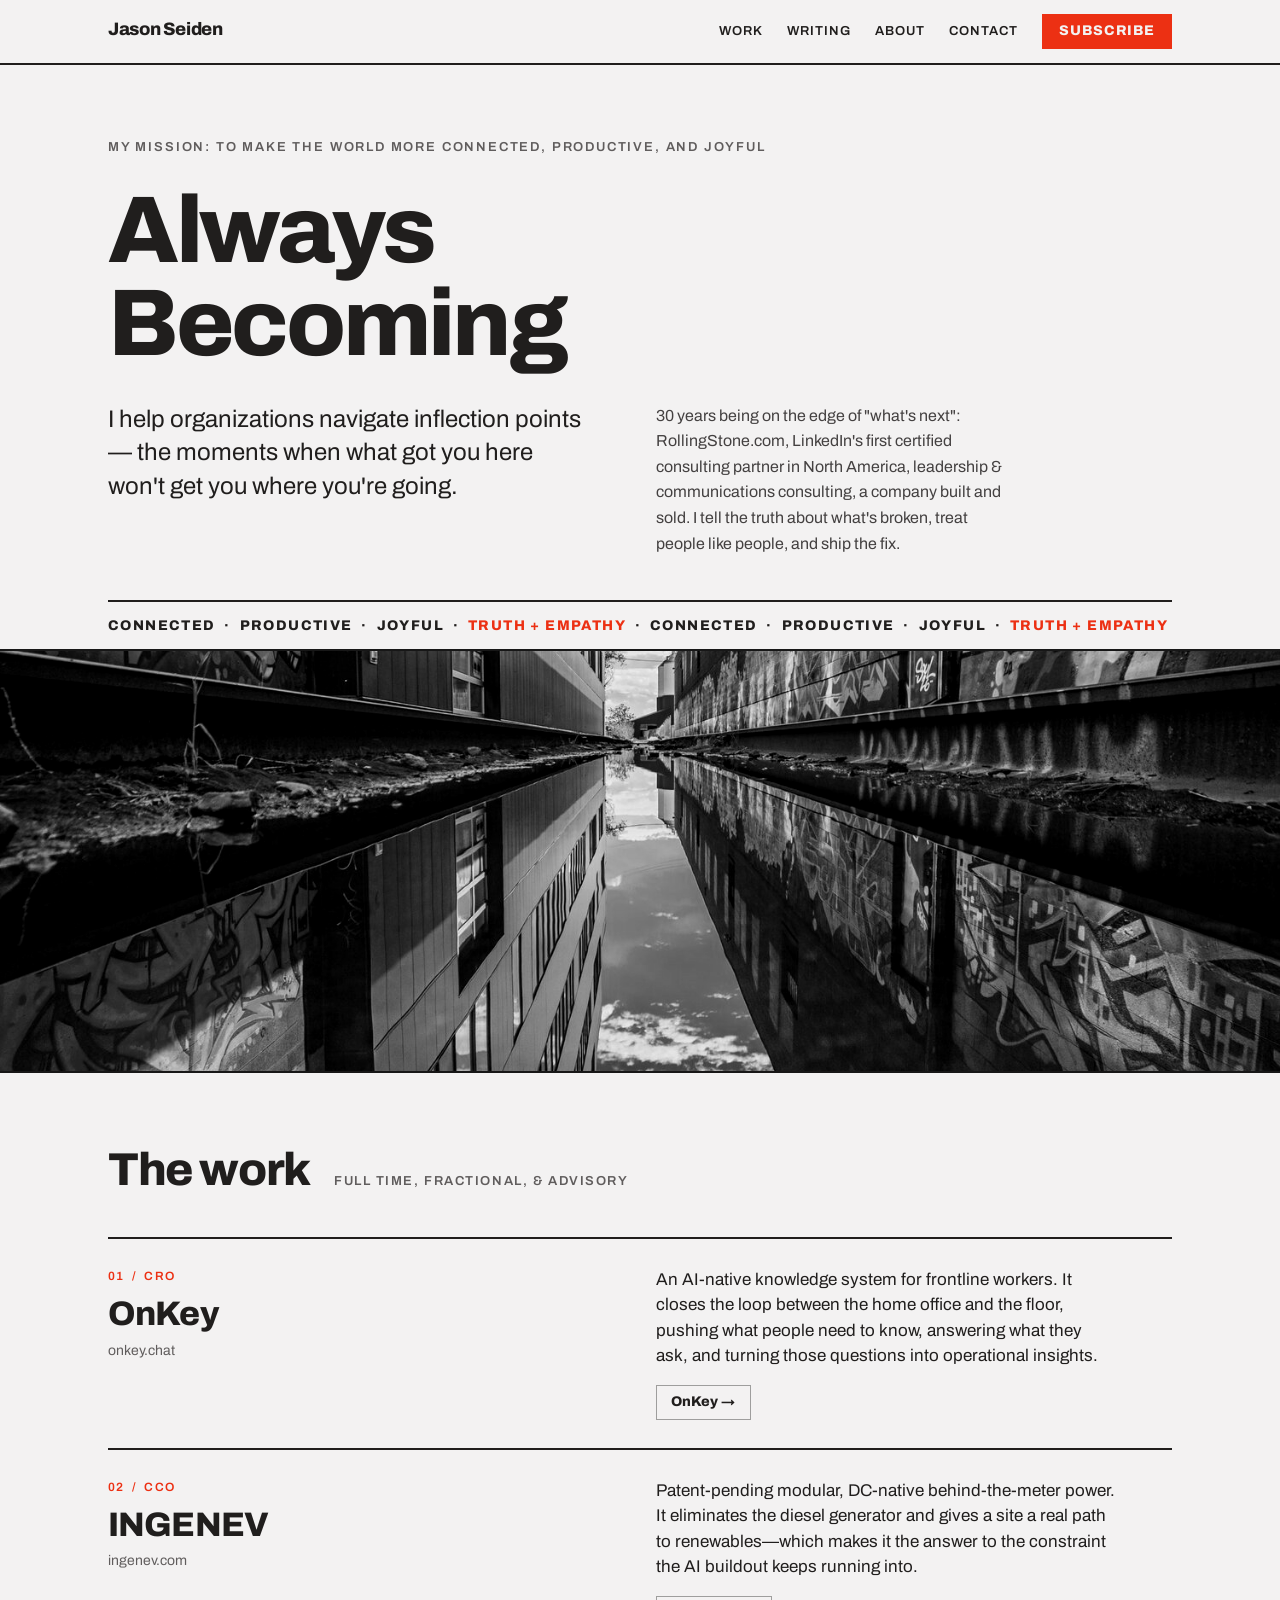
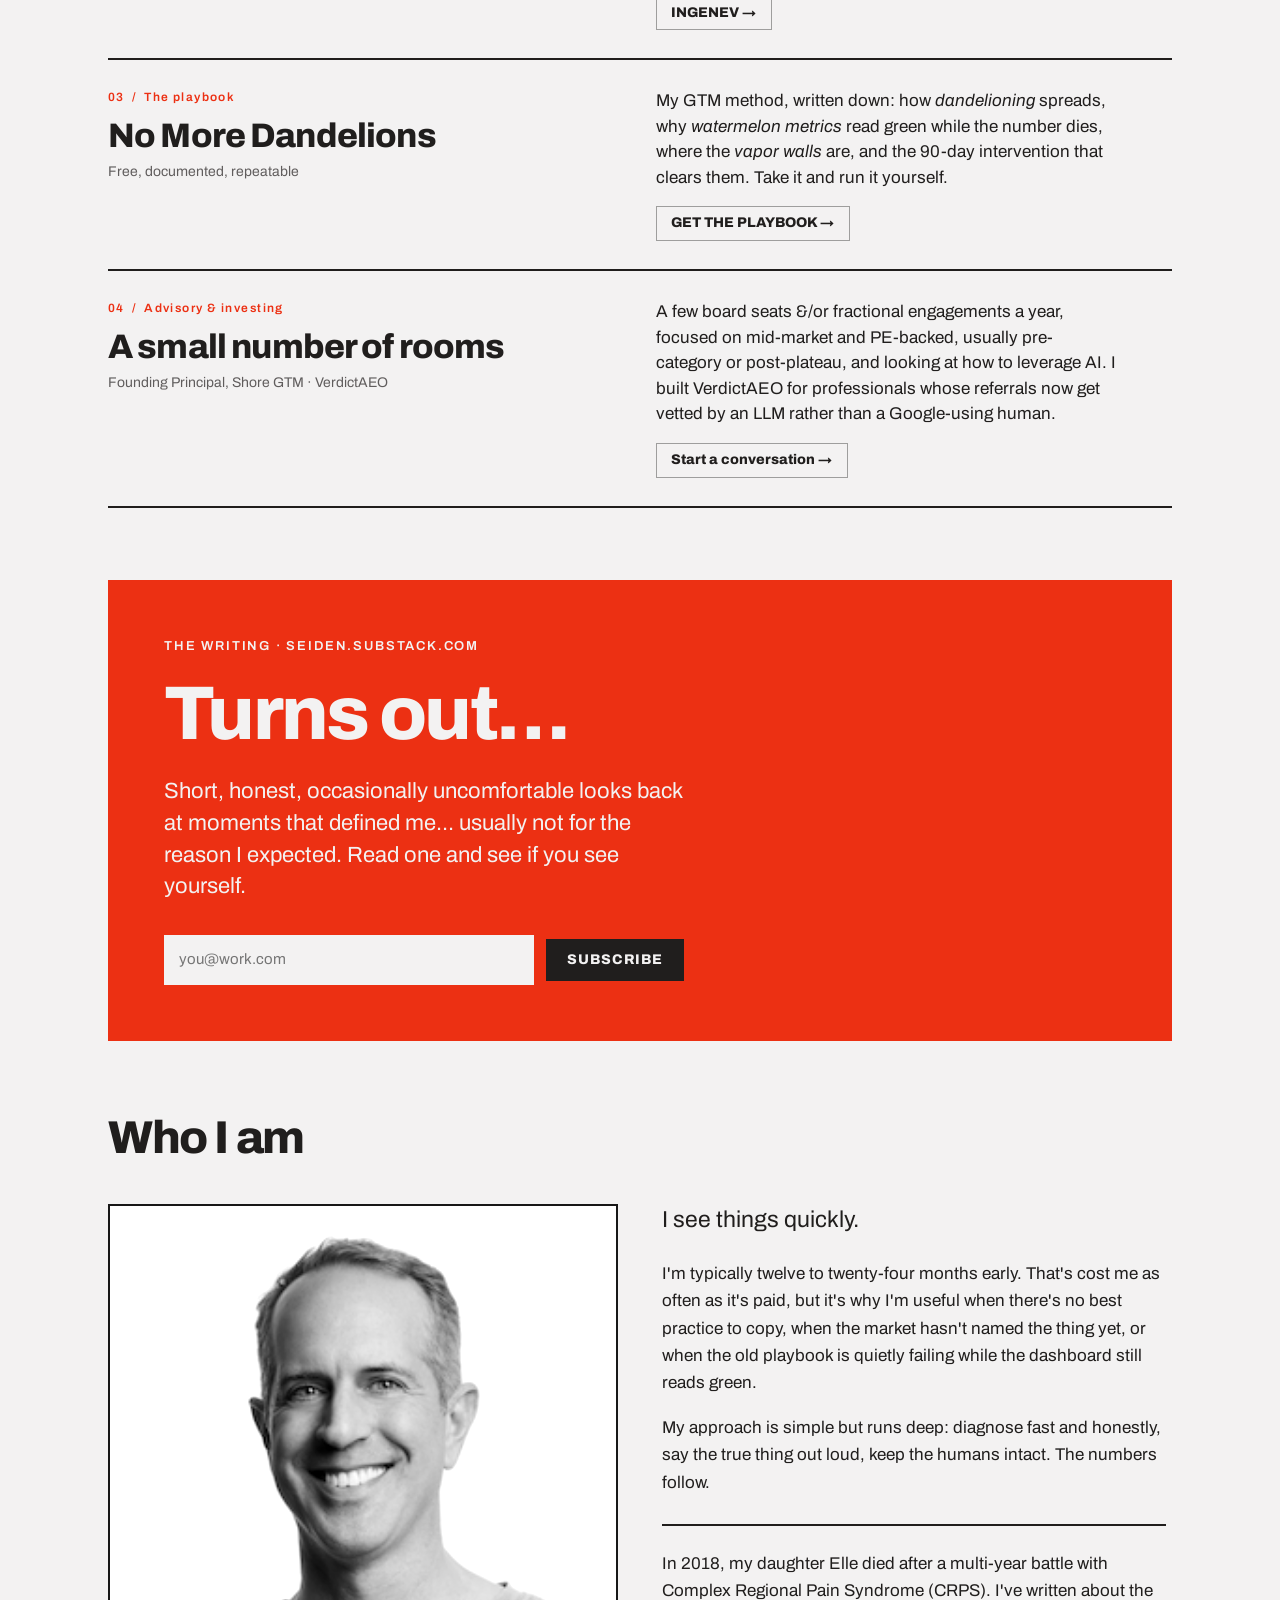
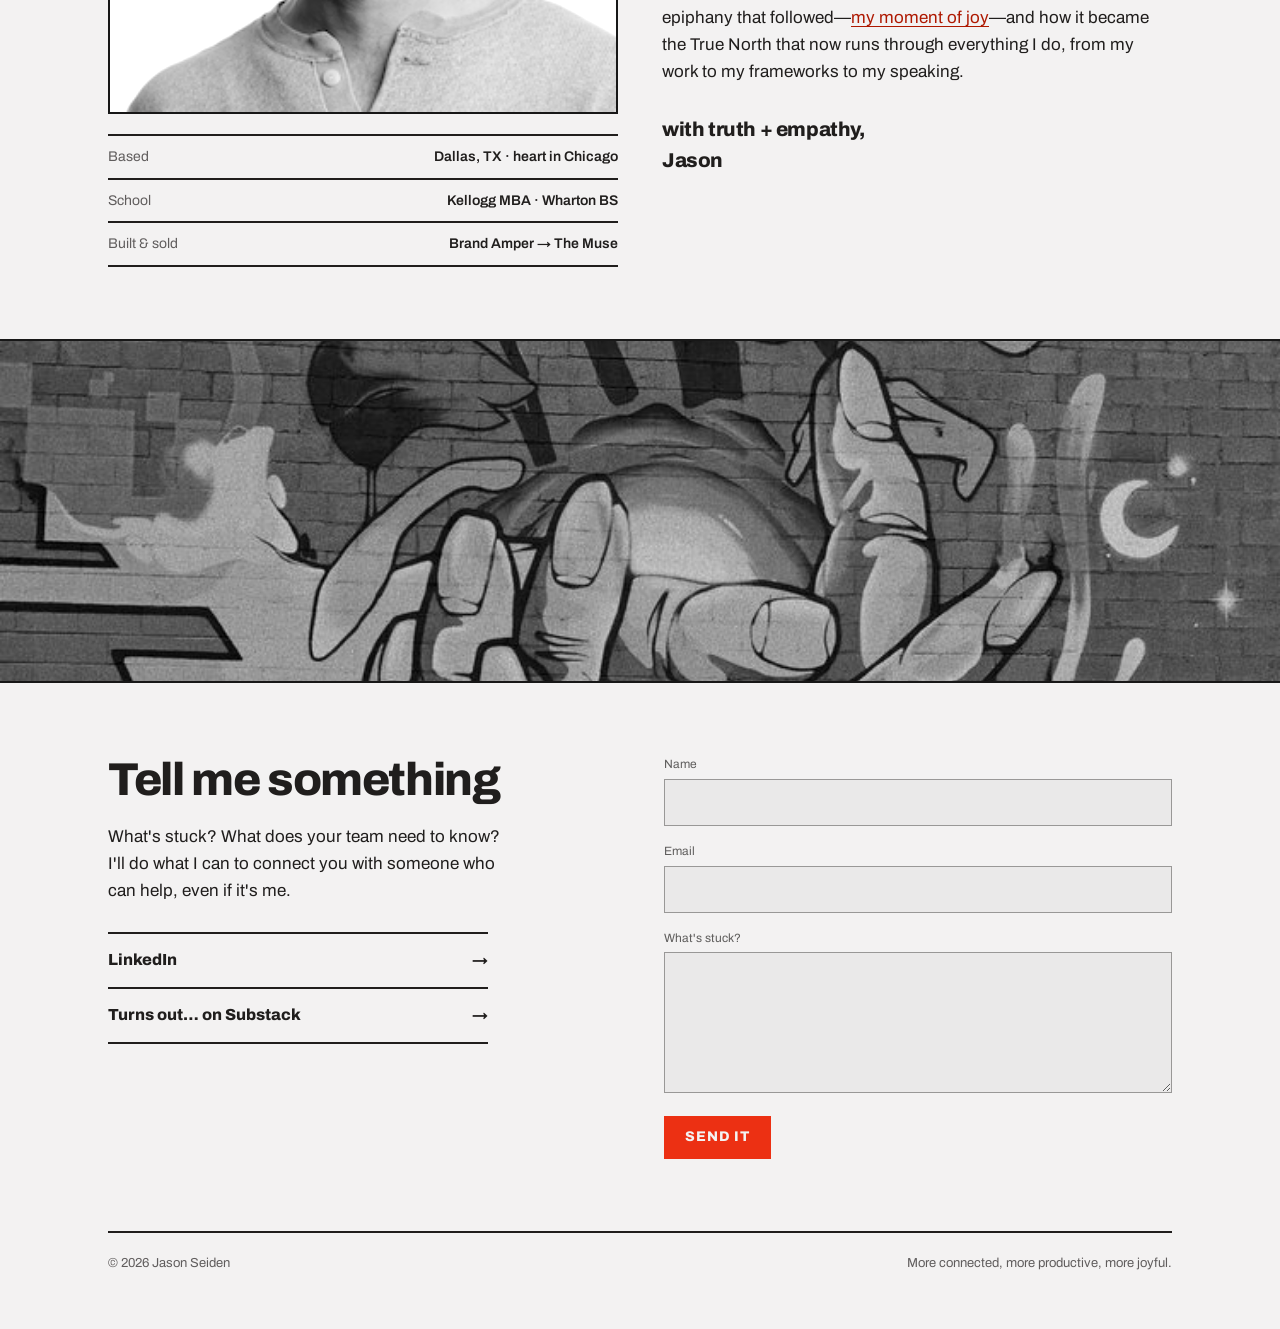
==== index.html @ c10ab9e5 "Update content in index.html Replaced iframe with a link to the playbook PDF." ====
<!DOCTYPE html>
<html lang="en">
<head>
<meta charset="utf-8">
<meta name="viewport" content="width=device-width, initial-scale=1">
<title>Jason Seiden — Always Becoming</title>
<meta name="description" content="Jason Seiden helps organizations navigate inflection points. CRO at OnKey, CCO at INGENEV, author of the No More Dandelions GTM playbook, and writer of Turns out… on Substack.">
<link rel="canonical" href="https://jasonseiden.com/">
<meta property="og:type" content="website">
<meta property="og:title" content="Jason Seiden — Operator &amp; Witness">
<meta property="og:description" content="I help organizations navigate inflection points — the moments when what got you here won't get you where you're going.">
<meta property="og:url" content="https://jasonseiden.com/">
<meta property="og:image" content="https://jasonseiden.com/img/jason.png">
<meta name="twitter:card" content="summary_large_image">
<link rel="preconnect" href="https://fonts.googleapis.com">
<link rel="preconnect" href="https://fonts.gstatic.com" crossorigin>
<link href="https://fonts.googleapis.com/css2?family=Archivo:wght@400;500;600;800&display=swap" rel="stylesheet">
<link rel="stylesheet" href="css/modernist.css">
<style>
  html { scroll-behavior: smooth; }
  body { margin: 0; background: #f3f2f2; color: #201e1d; font-family: var(--font-body); }
  a { color: #ae1800; }
  a:hover { color: #201e1d; }
  @keyframes drift { from { transform: translateX(0); } to { transform: translateX(-50%); } }
  .wrap { max-width: 1120px; margin: 0 auto; padding: 72px 28px 0; }
  .navlink { font-size: 13px; font-weight: 600; letter-spacing: 0.08em; text-transform: uppercase; text-decoration: none; color: #201e1d; }
  .navlink:hover { color: #ec3013; }
  .work-row { border-top: 2px solid #201e1d; padding: 28px 0; display: grid; grid-template-columns: repeat(auto-fit, minmax(min(100%, 260px), 1fr)); gap: 24px 32px; }
  .work-row:hover { background: #eae9e9; }
  .work-row:last-child { border-bottom: 2px solid #201e1d; }
  .work-kicker { font-size: 12px; font-weight: 600; letter-spacing: 0.12em; color: #ec3013; margin: 0 0 10px; }
  .work-title { font-size: clamp(24px, 2.8vw, 34px); letter-spacing: -0.025em; margin: 0 0 6px; }
  .work-meta { font-size: 14px; color: #605d5d; margin: 0; }
  .work-body { font-size: 17px; line-height: 1.5; margin: 0 0 16px; max-width: 46ch; }
  .biglink { border-top: 2px solid #201e1d; padding: 14px 0; display: flex; justify-content: space-between; gap: 16px; text-decoration: none; color: #201e1d; font-family: var(--font-heading); font-weight: 800; font-size: 16px; }
  .biglink:hover { color: #ec3013; }
  .biglink:last-child { border-bottom: 2px solid #201e1d; }
  .factrow { border-top: 2px solid #201e1d; padding: 10px 0; display: flex; justify-content: space-between; gap: 16px; }
  .factrow:last-child { border-bottom: 2px solid #201e1d; }
  .factrow dt { color: #605d5d; }
  .factrow dd { margin: 0; font-weight: 600; text-align: right; }
  .sub-btn { background: #201e1d; color: #f3f2f2; padding: 12px 20px; text-transform: uppercase; letter-spacing: 0.06em; }
  .sub-btn:hover { background: #4d170e; }
  .sect-h2 { font-size: clamp(30px, 4vw, 46px); letter-spacing: -0.03em; margin: 0; }
  .figband { border-top: 2px solid #201e1d; border-bottom: 2px solid #201e1d; margin: 0; }
</style>
</head>
<body>

<header style="position: sticky; top: 0; z-index: 20; background: #f3f2f2; border-bottom: 2px solid #201e1d">
  <div style="max-width: 1120px; margin: 0 auto; padding: 14px 28px; display: flex; align-items: baseline; gap: 32px; flex-wrap: wrap">
    <a href="#top" style="font-family: var(--font-heading); font-weight: 800; font-size: 18px; letter-spacing: -0.02em; text-decoration: none; color: #201e1d">Jason Seiden</a>
    <nav style="display: flex; gap: 24px; flex-wrap: wrap; margin-left: auto; align-items: baseline">
      <a href="#work" class="navlink">Work</a>
      <a href="#writing" class="navlink">Writing</a>
      <a href="#about" class="navlink">About</a>
      <a href="#contact" class="navlink">Contact</a>
      <a href="https://seiden.substack.com" target="_blank" rel="noopener" class="btn btn-primary" style="text-transform: uppercase; letter-spacing: 0.06em; padding: 8px 16px">Subscribe</a>
    </nav>
  </div>
</header>

<section id="top" class="wrap">
  <p style="font-size: 13px; font-weight: 600; letter-spacing: 0.14em; text-transform: uppercase; color: #605d5d; margin: 0 0 28px">My mission: To make the world more connected, productive, and joyful</p>
  <h1 style="font-size: clamp(44px, 7.4vw, 96px); line-height: 0.98; letter-spacing: -0.035em; margin: 0 0 32px; max-width: 15ch; text-wrap: balance">Always<br>Becoming</h1>
  <div style="display: grid; grid-template-columns: repeat(auto-fit, minmax(280px, 1fr)); gap: 32px; padding-bottom: 44px">
    <p style="font-size: clamp(19px, 2.1vw, 24px); line-height: 1.4; margin: 0; max-width: 34ch">I help organizations navigate inflection points — the moments when what got you here won't get you where you're going.</p>
    <p style="font-size: 16px; line-height: 1.6; margin: 0; color: #444141; max-width: 40ch">30 years being on the edge of "what's next": RollingStone.com, LinkedIn's first certified consulting partner in North America, leadership &amp; communications consulting, a company built and sold. I tell the truth about what's broken, treat people like people, and ship the fix.</p>
  </div>
  <div style="border-top: 2px solid #201e1d; overflow: hidden; white-space: nowrap; padding: 12px 0">
    <div style="display: inline-block; animation: drift 34s linear infinite; font-family: var(--font-heading); font-weight: 800; font-size: 14px; letter-spacing: 0.1em; text-transform: uppercase">
      <span>Connected&nbsp;&nbsp;·&nbsp;&nbsp;Productive&nbsp;&nbsp;·&nbsp;&nbsp;Joyful&nbsp;&nbsp;·&nbsp;&nbsp;<span style="color: #ec3013">Truth + Empathy</span>&nbsp;&nbsp;·&nbsp;&nbsp;Connected&nbsp;&nbsp;·&nbsp;&nbsp;Productive&nbsp;&nbsp;·&nbsp;&nbsp;Joyful&nbsp;&nbsp;·&nbsp;&nbsp;<span style="color: #ec3013">Truth + Empathy</span>&nbsp;&nbsp;·&nbsp;&nbsp;</span>
      <span>Connected&nbsp;&nbsp;·&nbsp;&nbsp;Productive&nbsp;&nbsp;·&nbsp;&nbsp;Joyful&nbsp;&nbsp;·&nbsp;&nbsp;<span style="color: #ec3013">Truth + Empathy</span>&nbsp;&nbsp;·&nbsp;&nbsp;Connected&nbsp;&nbsp;·&nbsp;&nbsp;Productive&nbsp;&nbsp;·&nbsp;&nbsp;Joyful&nbsp;&nbsp;·&nbsp;&nbsp;<span style="color: #ec3013">Truth + Empathy</span>&nbsp;&nbsp;·&nbsp;&nbsp;</span>
    </div>
  </div>
</section>

<figure class="grayscale figband">
  <img src="img/alley.jpeg" alt="Mural-lined alley reflected in standing water" style="width: 100%; height: clamp(220px, 34vw, 420px); object-fit: cover; object-position: center 60%">
</figure>

<section id="work" class="wrap">
  <div style="display: flex; gap: 24px; align-items: baseline; flex-wrap: wrap; margin-bottom: 8px">
    <h2 class="sect-h2">The work</h2>
    <p style="font-size: 13px; font-weight: 600; letter-spacing: 0.12em; text-transform: uppercase; color: #605d5d; margin: 0">Full time, fractional, &amp; advisory</p>
  </div>
  <div style="display: grid; gap: 0; margin-top: 40px">
    <article class="work-row">
      <div>
        <p class="work-kicker">01 &nbsp;/&nbsp; CRO</p>
        <h3 class="work-title">OnKey</h3>
        <p class="work-meta">onkey.chat</p>
      </div>
      <div>
        <p class="work-body">An AI-native knowledge system for frontline workers. It closes the loop between the home office and the floor, pushing what people need to know, answering what they ask, and turning those questions into operational insights.</p>
        <a href="https://onkey.chat" target="_blank" rel="noopener" class="btn btn-secondary" style="justify-content: flex-start">OnKey →</a>
      </div>
    </article>
    <article class="work-row">
      <div>
        <p class="work-kicker">02 &nbsp;/&nbsp; CCO</p>
        <h3 class="work-title">INGENEV</h3>
        <p class="work-meta">ingenev.com</p>
      </div>
      <div>
        <p class="work-body">Patent-pending modular, DC-native behind-the-meter power. It eliminates the diesel generator and gives a site a real path to renewables—which makes it the answer to the constraint the AI buildout keeps running into.</p>
        <a href="https://ingenev.com" target="_blank" rel="noopener" class="btn btn-secondary" style="justify-content: flex-start">INGENEV →</a>
      </div>
    </article>
    <article class="work-row">
      <div>
        <p class="work-kicker">03 &nbsp;/&nbsp; The playbook</p>
        <h3 class="work-title">No More Dandelions</h3>
        <p class="work-meta">Free, documented, repeatable</p>
      </div>
      <div>
        <p class="work-body">My GTM method, written down: how <em>dandelioning</em> spreads, why <em>watermelon metrics</em> read green while the number dies, where the <em>vapor walls</em> are, and the 90-day intervention that clears them. Take it and run it yourself.</p>
        <a href="https://jasonseiden.com/content/No More Dandelions - The 90-day Marketing Intervention.pdf" target="_blank" rel="noopener" class="btn btn-secondary" style="justify-content: flex-start">GET THE PLAYBOOK →</a>
      </div>
    </article>
    <article class="work-row">
      <div>
        <p class="work-kicker">04 &nbsp;/&nbsp; Advisory &amp; investing</p>
        <h3 class="work-title">A small number of rooms</h3>
        <p class="work-meta">Founding Principal, Shore GTM · VerdictAEO</p>
      </div>
      <div>
        <p class="work-body">A few board seats &amp;/or fractional engagements a year, focused on mid-market and PE-backed, usually pre-category or post-plateau, and looking at how to leverage AI. I built VerdictAEO for professionals whose referrals now get vetted by an LLM rather than a Google-using human.</p>
        <a href="#contact" class="btn btn-secondary" style="justify-content: flex-start">Start a conversation →</a>
      </div>
    </article>
  </div>
</section>

<section id="writing" class="wrap">
  <div style="background: #ec3013; color: #f3f2f2; padding: clamp(32px, 5vw, 56px)">
    <p style="font-size: 13px; font-weight: 600; letter-spacing: 0.14em; text-transform: uppercase; margin: 0 0 20px">The writing · seiden.substack.com</p>
    <h2 style="font-size: clamp(38px, 6vw, 76px); line-height: 1; letter-spacing: -0.035em; margin: 0 0 24px">Turns out…</h2>
    <p style="font-size: clamp(18px, 2vw, 22px); line-height: 1.45; margin: 0 0 32px; max-width: 40ch">Short, honest, occasionally uncomfortable looks back at moments that defined me... usually not for the reason I expected. Read one and see if you see yourself.</p>
    <form action="https://seiden.substack.com/subscribe" method="get" target="_blank" style="display: flex; gap: 12px; flex-wrap: wrap; align-items: center; max-width: 520px">
      <input class="input" type="email" name="email" required placeholder="you@work.com" aria-label="Email address" style="flex: 1 1 220px; background: #f3f2f2; border-color: #f3f2f2; color: #201e1d; font-size: 15px; padding: 12px 14px">
      <button type="submit" class="btn sub-btn">Subscribe</button>
    </form>
  </div>
</section>

<section id="about" class="wrap">
  <h2 class="sect-h2" style="margin-bottom: 40px">Who I am</h2>
  <div style="display: grid; grid-template-columns: repeat(auto-fit, minmax(280px, 1fr)); gap: 44px; align-items: start">
    <div>
      <figure class="grayscale" style="margin: 0 0 20px; border: 2px solid #201e1d">
        <img src="img/jason.png" alt="Jason Seiden" style="width: 100%; display: block">
      </figure>
      <dl style="display: grid; gap: 0; margin: 0; font-size: 14px">
        <div class="factrow"><dt>Based</dt><dd>Dallas, TX · heart in Chicago</dd></div>
        <div class="factrow"><dt>School</dt><dd>Kellogg MBA · Wharton BS</dd></div>
        <div class="factrow"><dt>Built &amp; sold</dt><dd>Brand Amper → The Muse</dd></div>
      </dl>
    </div>
    <div style="max-width: 56ch">
      <p style="font-size: clamp(19px, 2vw, 23px); line-height: 1.4; margin: 0 0 24px">I see things quickly.</p>
      <p style="font-size: 17px; line-height: 1.6; margin: 0 0 18px">I'm typically twelve to twenty-four months early. That's cost me as often as it's paid, but it's why I'm useful when there's no best practice to copy, when the market hasn't named the thing yet, or when the old playbook is quietly failing while the dashboard still reads green.</p>
      <p style="font-size: 17px; line-height: 1.6; margin: 0 0 18px">My approach is simple but runs deep: diagnose fast and honestly, say the true thing out loud, keep the humans intact. The numbers follow.</p>
      <div style="border-top: 2px solid #201e1d; margin-top: 28px; padding-top: 24px">
        <p style="font-size: 17px; line-height: 1.6; margin: 0 0 18px">In 2018, my daughter Elle died after a multi-year battle with Complex Regional Pain Syndrome (CRPS). I've written about the epiphany that followed—<a href="https://seiden.substack.com/p/my-story-of-joy-starts-here" target="_blank" rel="noopener">my moment of joy</a>—and how it became the True North that now runs through everything I do, from my work to my frameworks to my speaking.</p>
      </div>
      <p style="font-family: var(--font-heading); font-weight: 800; font-size: 20px; letter-spacing: -0.02em; margin: 28px 0 0">with truth + empathy,<br>Jason</p>
    </div>
  </div>
</section>

<figure class="grayscale figband" style="margin-top: 72px">
  <img src="img/hands.jpeg" alt="Mural of open hands holding growing plants" style="width: 100%; height: clamp(200px, 28vw, 340px); object-fit: cover; object-position: center 45%">
</figure>

<section id="contact" class="wrap">
  <div style="display: grid; grid-template-columns: repeat(auto-fit, minmax(300px, 1fr)); gap: 48px; align-items: start">
    <div>
      <h2 class="sect-h2" style="margin-bottom: 16px">Tell me something</h2>
      <p style="font-size: 17px; line-height: 1.6; margin: 0 0 28px; max-width: 40ch">What's stuck? What does your team need to know? I'll do what I can to connect you with someone who can help, even if it's me.</p>
      <div style="display: flex; flex-direction: column; gap: 0; max-width: 380px">
        <a href="https://www.linkedin.com/in/jasonseiden" target="_blank" rel="noopener" class="biglink"><span>LinkedIn</span><span>→</span></a>
        <a href="https://seiden.substack.com" target="_blank" rel="noopener" class="biglink"><span>Turns out… on Substack</span><span>→</span></a>
      </div>
    </div>
    <form id="contactForm" action="https://api.web3forms.com/submit" method="POST" style="display: grid; gap: 16px">
      <input type="hidden" name="access_key" value="5b20d819-5d2d-498d-8059-323b92da07c3">
      <input type="hidden" name="subject" value="jasonseiden.com — new message">
      <input type="checkbox" name="botcheck" style="display: none" tabindex="-1" aria-hidden="true">
      <div class="field">
        <label for="cf-name">Name</label>
        <input class="input" id="cf-name" name="name" required style="font-size: 15px; padding: 11px 13px">
      </div>
      <div class="field">
        <label for="cf-email">Email</label>
        <input class="input" id="cf-email" name="email" type="email" required style="font-size: 15px; padding: 11px 13px">
      </div>
      <div class="field">
        <label for="cf-msg">What's stuck?</label>
        <textarea class="input" id="cf-msg" name="message" rows="5" required style="font-size: 15px; padding: 11px 13px; resize: vertical"></textarea>
      </div>
      <div style="display: flex; align-items: center; gap: 16px; flex-wrap: wrap">
        <button type="submit" class="btn btn-primary" style="padding: 12px 20px; text-transform: uppercase; letter-spacing: 0.06em">Send it</button>
        <p id="formNote" style="font-size: 13px; color: #605d5d; margin: 0" role="status" aria-live="polite"></p>
      </div>
    </form>
  </div>
</section>

<footer style="max-width: 1120px; margin: 72px auto 0; padding: 0 28px 56px">
  <hr class="hr" style="background: #201e1d; margin: 0 0 20px">
  <div style="display: flex; justify-content: space-between; gap: 20px; flex-wrap: wrap; font-size: 13px; color: #605d5d">
    <p style="margin: 0">© <span id="yr"></span> Jason Seiden</p>
    <p style="margin: 0">More connected, more productive, more joyful.</p>
  </div>
</footer>

<script type="application/ld+json">
{
  "@context": "https://schema.org",
  "@type": "Person",
  "name": "Jason Seiden",
  "url": "https://jasonseiden.com/",
  "image": "https://jasonseiden.com/img/jason.png",
  "jobTitle": "Chief Revenue Officer, OnKey",
  "description": "Jason Seiden helps organizations navigate inflection points — the moments when what got you here won't get you where you're going.",
  "address": { "@type": "PostalAddress", "addressLocality": "Dallas", "addressRegion": "TX", "addressCountry": "US" },
  "alumniOf": [
    { "@type": "CollegeOrUniversity", "name": "Northwestern University, Kellogg School of Management" },
    { "@type": "CollegeOrUniversity", "name": "University of Pennsylvania, The Wharton School" }
  ],
  "sameAs": [
    "https://www.linkedin.com/in/seiden",
    "https://seiden.substack.com",
    "https://onkey.chat",
    "https://ingenev.com"
  ]
}
</script>

<script>
  document.getElementById('yr').textContent = new Date().getFullYear();
  var form = document.getElementById('contactForm');
  var note = document.getElementById('formNote');
  var btn = form.querySelector('button[type="submit"]');
  form.addEventListener('submit', function (e) {
    e.preventDefault();
    var data = new FormData(form);
    var name = data.get('name');
    if (name) { data.set('subject', 'jasonseiden.com — ' + name); }
    btn.disabled = true; btn.textContent = 'Sending…'; note.textContent = '';
    fetch('https://api.web3forms.com/submit', { method: 'POST', body: data })
      .then(function (r) {
        if (!r.ok) { throw new Error(r.status); }
        form.reset(); btn.textContent = 'Sent';
        note.textContent = "Got it — I'll come back to you.";
      })
      .catch(function () {
        btn.disabled = false; btn.textContent = 'Send it';
        note.textContent = "That didn't go through. Try LinkedIn?";
      });
  });
</script>
</body>
</html>
---- css/modernist.css ----
/* Modernist — design-system tokens and component classes. This file is the source of truth for the system's look; retune it here and see readme.md. */
@import url('https://fonts.googleapis.com/css2?family=Archivo:wght@400;600;800&display=swap');

:root {
  --color-bg: #f3f2f2;
  --color-surface: #eae9e9;
  --color-text: #201e1d;
  --color-accent: #ec3013;
  --color-accent-2: #e15b47;
  --color-divider: color-mix(in srgb, #201e1d 40%, transparent);

  /* Tonal ramps — generated in OKLCH on one shared lightness scale, so the
     same step of any role matches the others in visual value. */
  --color-neutral-100: #f8f4f4;
  --color-neutral-200: #eae7e7;
  --color-neutral-300: #d7d3d3;
  --color-neutral-400: #bab6b6;
  --color-neutral-500: #9b9797;
  --color-neutral-600: #7d7979;
  --color-neutral-700: #605d5d;
  --color-neutral-800: #444141;
  --color-neutral-900: #2d2b2b;

  --color-accent-100: #fff2ef;
  --color-accent-200: #ffe0d9;
  --color-accent-300: #ffc4b8;
  --color-accent-400: #ff9783;
  --color-accent-500: #ff563c;
  --color-accent-600: #dd2b0f;
  --color-accent-700: #ae1800;
  --color-accent-800: #7c1405;
  --color-accent-900: #4d170e;

  --color-accent-2-100: #fff2ef;
  --color-accent-2-200: #ffe0da;
  --color-accent-2-300: #ffc4b9;
  --color-accent-2-400: #ff9784;
  --color-accent-2-500: #ef6853;
  --color-accent-2-600: #c94b39;
  --color-accent-2-700: #9e3526;
  --color-accent-2-800: #71261b;
  --color-accent-2-900: #471d16;

  --font-heading: "Archivo", system-ui, sans-serif;
  --font-heading-weight: 800;
  --font-body: "Archivo", system-ui, sans-serif;

  --space-1: 4.0px;
  --space-2: 8.0px;
  --space-3: 12.0px;
  --space-4: 16.0px;
  --space-6: 24.0px;
  --space-8: 32.0px;

  --radius-sm: 0px;
  --radius-md: 0px;
  --radius-lg: 0px;

  /* Elevation — derived from the ground: soft ink-tinted shadows on a
     light theme, a hairline edge + ambient darkness on a dark one. */
  --shadow-sm: 0 1px 2px color-mix(in srgb, #2d2b2b 14%, transparent);
  --shadow-md: 0 3px 10px color-mix(in srgb, #2d2b2b 16%, transparent);
  --shadow-lg: 0 12px 32px color-mix(in srgb, #2d2b2b 22%, transparent);
}

body {
  background: var(--color-bg);
  color: var(--color-text);
  font-family: var(--font-body);
}
h1, h2, h3, h4 { font-family: var(--font-heading); font-weight: var(--font-heading-weight); }

.grayscale{filter:grayscale(1) contrast(1.08)}

/* ══════════════════════════════════════════════════════════════════════════
   Components — built with the tokens above. Plain CSS
   on plain HTML: no JavaScript, no build step. Each class is documented in
   readme.md and demonstrated in foundations/ and components/.
   ══════════════════════════════════════════════════════════════════════ */

*, *::before, *::after { box-sizing: border-box; }
body { margin: 0; font-size: 15px; line-height: 1.55; font-weight: 400; }
h1, h2, h3, h4, h5, h6 {
  font-family: var(--font-heading); font-weight: var(--font-heading-weight);
  line-height: 1.12; letter-spacing: -0.015em; margin: 0 0 var(--space-2);
}
h1 { font-size: 42px; }
h2 { font-size: 32px; }
h3 { font-size: 25px; }
h4 { font-size: 20px; }
h5 { font-size: 16px; }
h6 { font-size: 13px; }
h6 { letter-spacing: 0.08em; text-transform: uppercase; }
p { margin: 0 0 var(--space-3); }
a { color: var(--color-accent); text-underline-offset: 3px; }
img { display: block; max-width: 100%; }
figure { margin: 0; }
figcaption {
  font-size: 11px; margin-top: var(--space-1);
  color: color-mix(in srgb, var(--color-text) 55%, transparent);
}
.text-muted { color: color-mix(in srgb, var(--color-text) 55%, transparent); }
:focus { outline: none; }
:focus-visible { outline: 2px solid var(--color-accent); outline-offset: 2px; }
::selection { background: color-mix(in srgb, var(--color-accent) 30%, transparent); }

/* — rules — */
.hr {
  height: 2px; border: 0; margin: var(--space-4) 0;
  background: var(--color-divider);
}

/* — buttons — */
.btn {
  display: inline-flex; align-items: center; justify-content: center; gap: 6px;
  cursor: pointer; text-decoration: none;
  font-family: var(--font-heading); font-weight: var(--font-heading-weight);
  font-size: 14px; line-height: 1.2; color: var(--color-text); /* matches the .input's 14px —
     the pair sits side by side in sign-up rows */
  background: transparent; border: 1px solid transparent;
  padding: var(--space-2) calc(var(--space-3) * 1.2);
  border-radius: var(--radius-md);
}
.btn svg { display: block; }
.btn:disabled { opacity: 0.45; cursor: not-allowed; }
.btn-primary { background: var(--color-accent); color: var(--color-bg); }
.btn-primary:hover { background: var(--color-accent-600); }
.btn-primary:active { background: var(--color-accent-700); }
.btn-secondary { border-color: var(--color-divider); }
.btn-secondary:hover { background: color-mix(in srgb, var(--color-text) 7%, transparent); }
.btn-secondary:active { background: color-mix(in srgb, var(--color-text) 14%, transparent); }
.btn-ghost { color: var(--color-accent); padding-inline: var(--space-1); }
.btn-ghost:hover { background: color-mix(in srgb, var(--color-accent) 10%, transparent); }
.btn-ghost:active { background: color-mix(in srgb, var(--color-accent) 18%, transparent); }
.btn-icon { width: 36px; height: 36px; padding: 0; }
.btn-block { width: 100%; margin-top: var(--space-2); justify-content: flex-start; text-align: left; }

/* — forms — */
.field > label {
  display: block; font-size: 12px; margin-bottom: 5px;
  color: color-mix(in srgb, var(--color-text) 70%, transparent);
}
.input {
  width: 100%; min-height: 36px; padding: 6px 10px; font: inherit;
  font-size: 14px; color: var(--color-text); caret-color: var(--color-accent);
  background: var(--color-surface);
  border: 1px solid var(--color-divider); border-radius: var(--radius-md);
}
.input:hover { border-color: color-mix(in srgb, var(--color-text) 45%, transparent); }
.input:focus-visible { border-color: var(--color-accent); outline-offset: 0; }
textarea.input { min-height: 90px; resize: vertical; }
.radio { display: inline-flex; align-items: center; gap: 8px; cursor: pointer; font-size: 14px; }
.radio input, .seg-opt input {
  position: absolute; opacity: 0; width: 0; height: 0; pointer-events: none;
}
.radio .dot {
  width: 16px; height: 16px; flex: none; border-radius: 50%;
  border: 1.5px solid var(--color-divider);
}
.radio:hover .dot { border-color: var(--color-accent); }
.radio input:checked + .dot {
  border-color: var(--color-accent); background: var(--color-accent);
  box-shadow: inset 0 0 0 4px var(--color-bg);
}
.radio input:focus-visible + .dot { outline: 2px solid var(--color-accent); outline-offset: 2px; }
.seg {
  display: inline-flex; overflow: hidden;
  border: 1px solid var(--color-divider); border-radius: var(--radius-md);
}
.seg-opt {
  display: inline-flex; align-items: center; gap: 6px;
  padding: 7px 12px; font-size: 13px; cursor: pointer;
}
.seg-opt + .seg-opt { border-left: 1px solid var(--color-divider); }
.seg-opt:has(input:checked) { background: var(--color-accent); color: var(--color-bg); }
.seg-opt:not(:has(input:checked)):hover { background: color-mix(in srgb, var(--color-text) 7%, transparent); }
.seg-opt:has(input:focus-visible) { outline: 2px solid var(--color-accent); outline-offset: -2px; }

/* — cards — */
.card {
  display: flex; flex-direction: column; gap: var(--space-2);
  padding: var(--space-3); border-radius: var(--radius-md); background: var(--color-surface);
}
.card-kicker { font-size: 10px; letter-spacing: 0.1em; text-transform: uppercase; color: var(--color-accent); }
.card-title {
  font-family: var(--font-heading); font-weight: var(--font-heading-weight);
  font-size: 17px; line-height: 1.2;
}
.card-body { margin: 0; font-size: 13px; opacity: 0.8; flex: 1; }
.card-meta {
  display: flex; align-items: center; gap: 6px; font-size: 11px;
  color: color-mix(in srgb, var(--color-text) 50%, transparent);
}
.elev-sm { box-shadow: var(--shadow-sm); }
.elev-md { box-shadow: var(--shadow-md); }
.elev-lg { box-shadow: var(--shadow-lg); }

/* — tags — */
.tag {
  display: inline-flex; align-items: center; font-size: 11px;
  letter-spacing: 0.02em; padding: 3px 10px;
  border-radius: calc(var(--radius-md) * 0.75);
}
.tag-accent { background: var(--color-accent-100); color: var(--color-accent-800); }
.tag-accent-2 { background: var(--color-accent-2-100); color: var(--color-accent-2-800); }
.tag-neutral { background: var(--color-neutral-100); color: var(--color-neutral-800); }
.tag-outline { border: 1px solid var(--color-accent); color: var(--color-accent); }

/* — navigation — */
.nav {
  display: flex; align-items: center; gap: var(--space-4);
  padding: var(--space-3) var(--space-4);
  border-bottom: 2px solid var(--color-divider);
}
.nav-brand {
  font-family: var(--font-heading); font-weight: var(--font-heading-weight);
  font-size: 18px; margin-right: auto;
}
.nav a { color: inherit; text-decoration: none; font-size: 14px; }
.nav a:hover, .nav a[aria-current='page'] { color: var(--color-accent); }

/* — tables — */
.table { width: 100%; border-collapse: collapse; font-size: 14px; }
.table th {
  text-align: left; font-size: 11px; letter-spacing: 0.08em; text-transform: uppercase;
  color: color-mix(in srgb, var(--color-text) 60%, transparent);
  padding: var(--space-2); border-bottom: 2px solid var(--color-divider);
}
.table td {
  padding: var(--space-2);
  border-bottom: 1px solid var(--color-divider);
}
.table tbody tr:hover { background: color-mix(in srgb, var(--color-text) 4%, transparent); }

/* — dialog — */
.dialog-backdrop {
  position: fixed; inset: 0; display: grid; place-items: center;
  padding: var(--space-4);
  background: color-mix(in srgb, var(--color-neutral-900) 50%, transparent);
}
.dialog {
  width: min(440px, 100%); display: flex; flex-direction: column; gap: var(--space-3);
  padding: var(--space-4); border-radius: var(--radius-lg);
  background: var(--color-surface); box-shadow: var(--shadow-lg);
}
.dialog-title {
  font-family: var(--font-heading); font-weight: var(--font-heading-weight);
  font-size: 20px;
}
.dialog-body { font-size: 14px; opacity: 0.85; }
.dialog-actions { display: flex; justify-content: flex-end; gap: var(--space-2); margin-top: var(--space-2); }
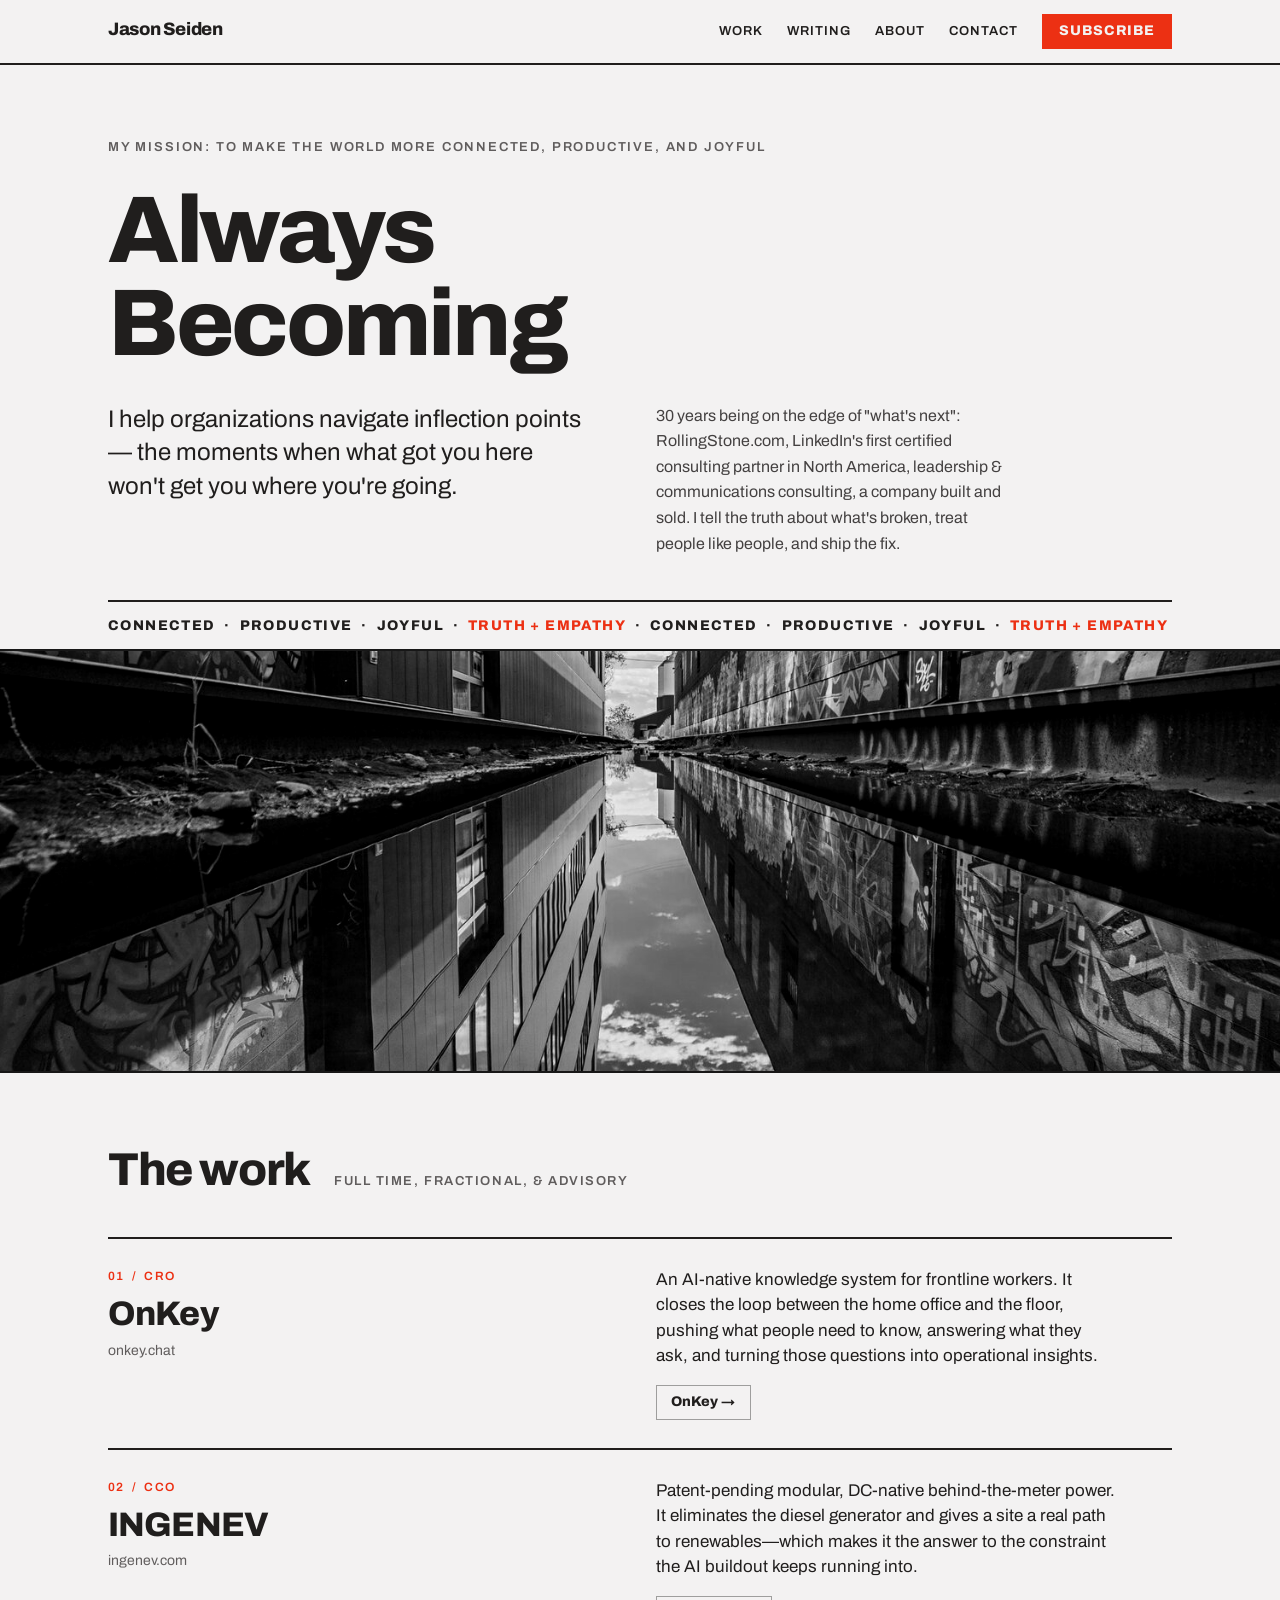
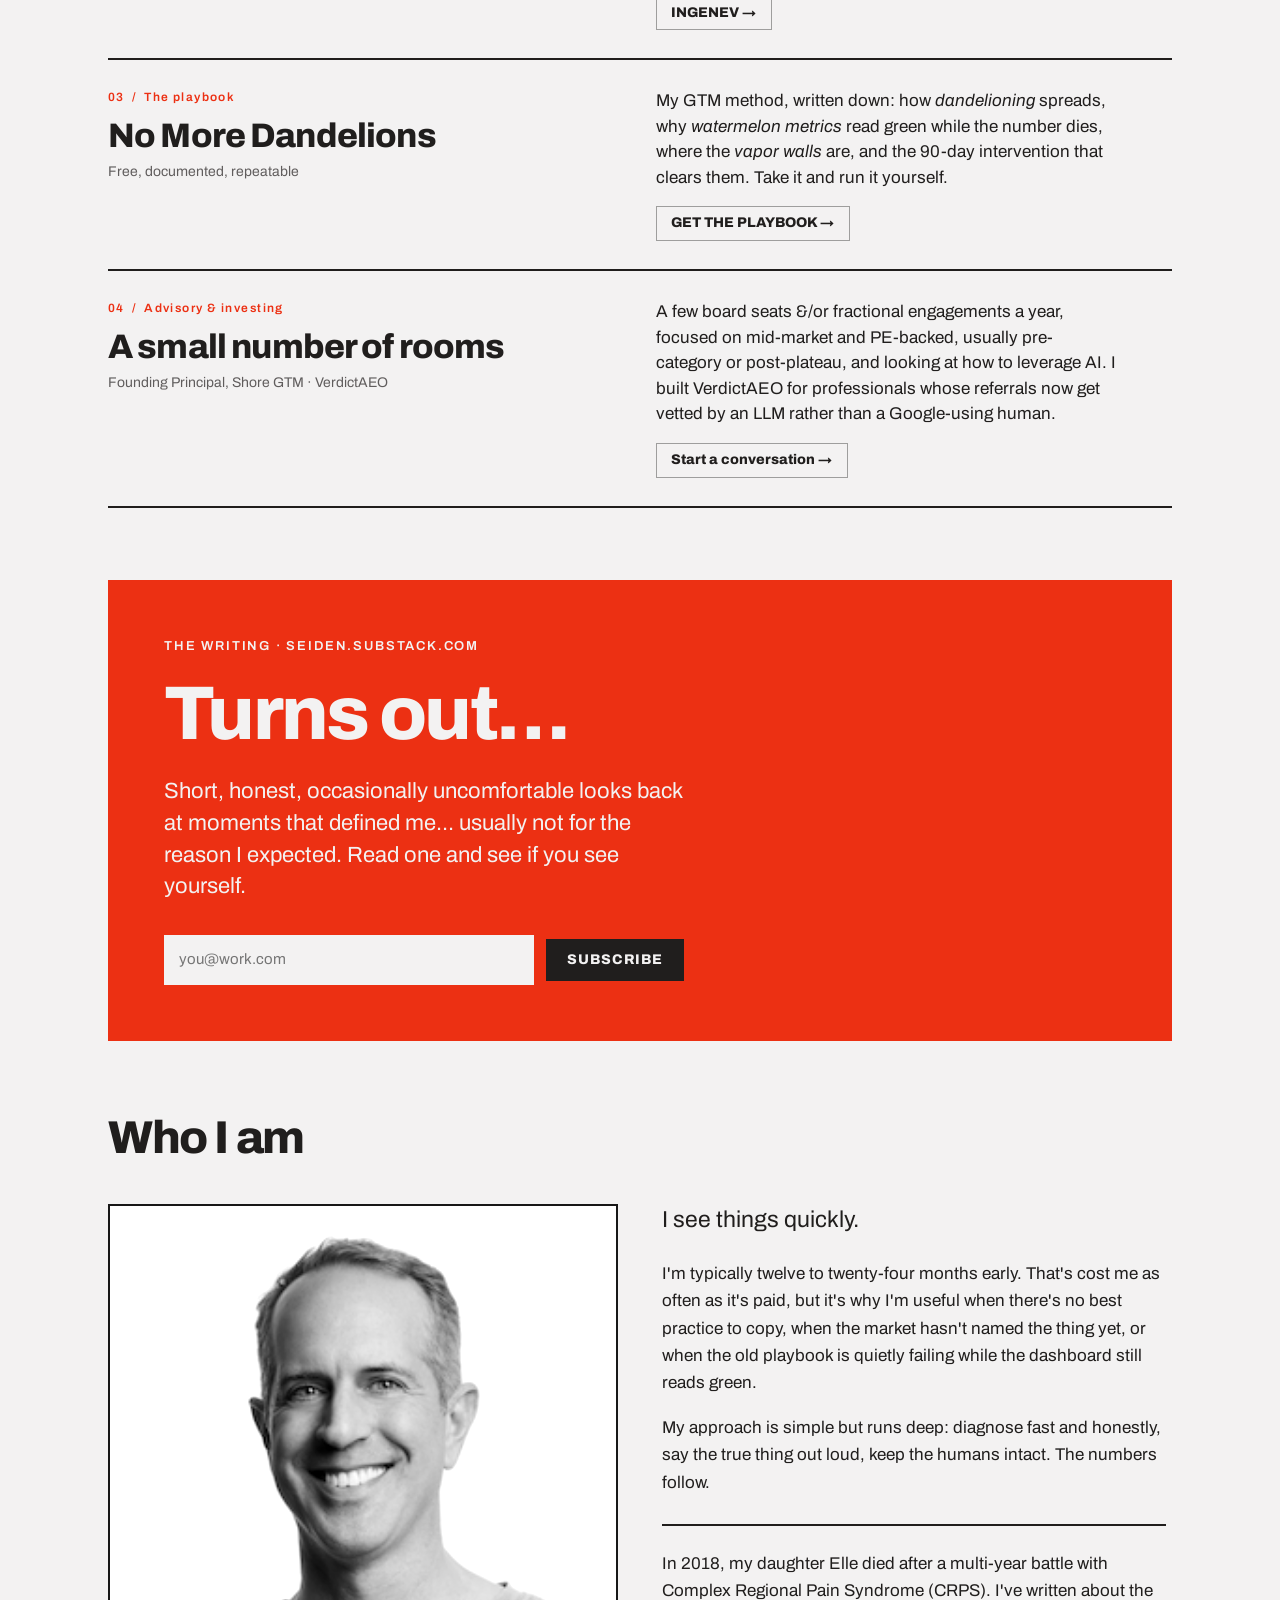
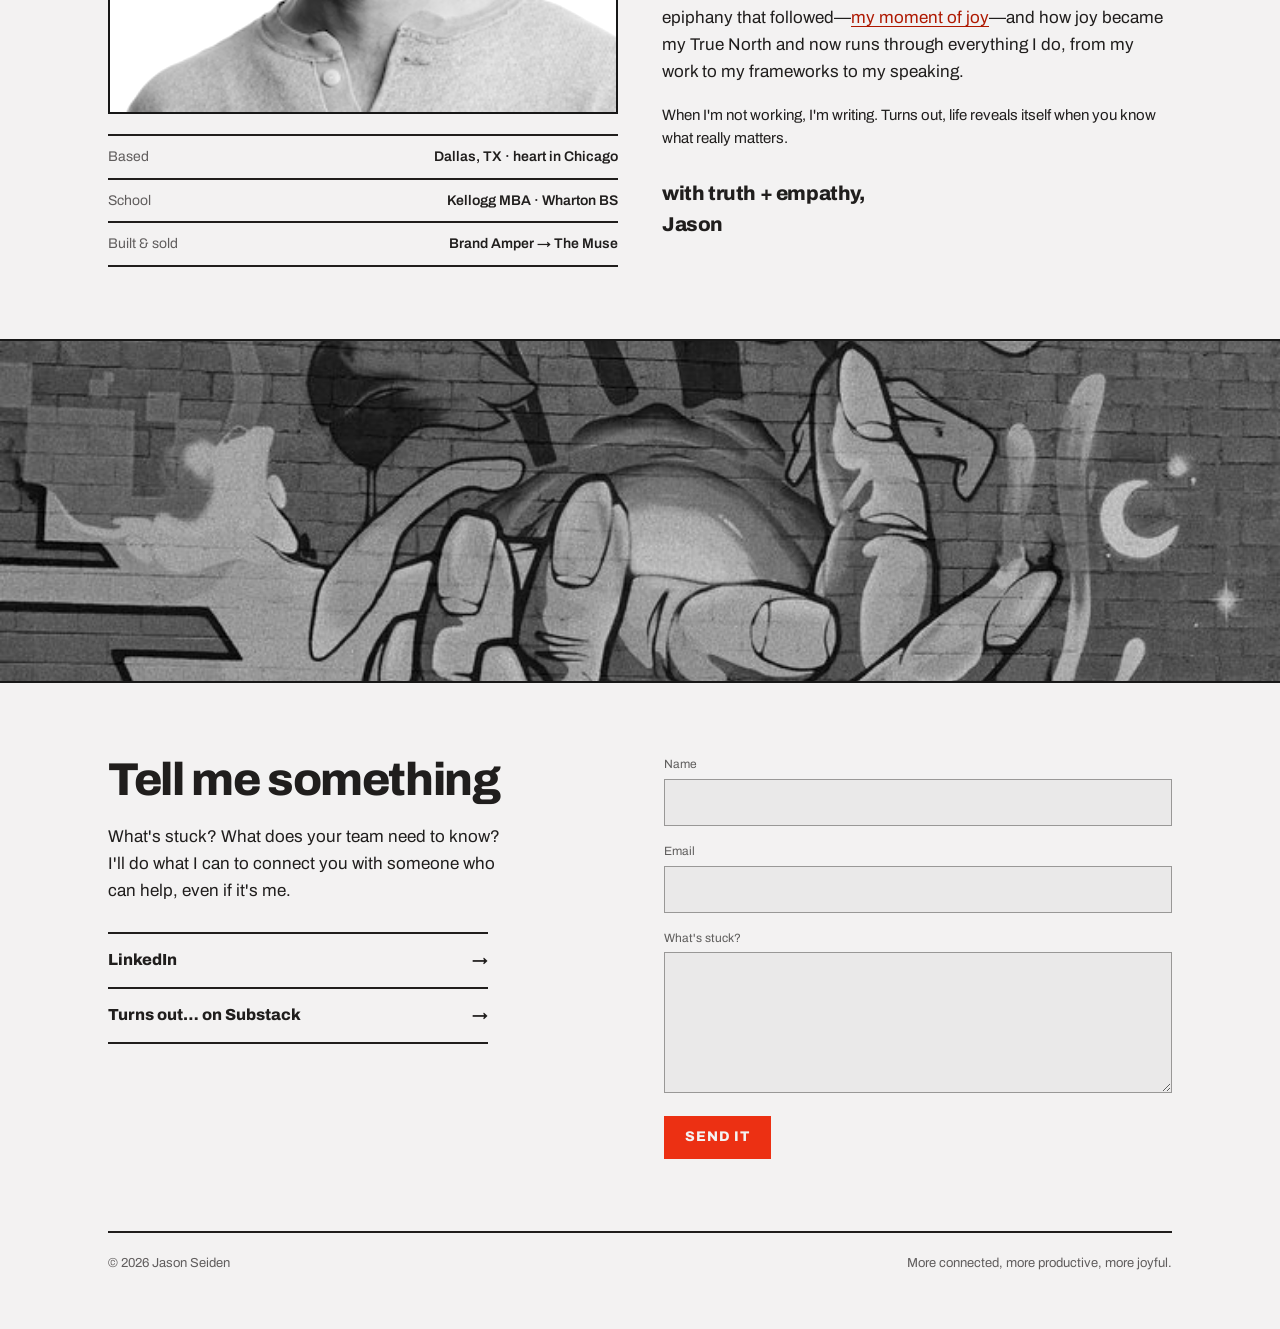
==== commit c4e48699: "Revise personal story for clarity and emphasis on joy Updated the narrative about personal experienc" ====
--- a/index.html
+++ b/index.html
@@ -162,7 +162,7 @@
       <p style="font-size: 17px; line-height: 1.6; margin: 0 0 18px">I'm typically twelve to twenty-four months early. That's cost me as often as it's paid, but it's why I'm useful when there's no best practice to copy, when the market hasn't named the thing yet, or when the old playbook is quietly failing while the dashboard still reads green.</p>
       <p style="font-size: 17px; line-height: 1.6; margin: 0 0 18px">My approach is simple but runs deep: diagnose fast and honestly, say the true thing out loud, keep the humans intact. The numbers follow.</p>
       <div style="border-top: 2px solid #201e1d; margin-top: 28px; padding-top: 24px">
-        <p style="font-size: 17px; line-height: 1.6; margin: 0 0 18px">In 2018, my daughter Elle died after a multi-year battle with Complex Regional Pain Syndrome (CRPS). I've written about the epiphany that followed—<a href="https://seiden.substack.com/p/my-story-of-joy-starts-here" target="_blank" rel="noopener">my moment of joy</a>—and how it became the True North that now runs through everything I do, from my work to my frameworks to my speaking.</p>
+        <p style="font-size: 17px; line-height: 1.6; margin: 0 0 18px">In 2018, my daughter Elle died after a multi-year battle with Complex Regional Pain Syndrome (CRPS). I've written about the epiphany that followed—<a href="https://seiden.substack.com/p/my-story-of-joy-starts-here" target="_blank" rel="noopener">my moment of joy</a>—and how joy became my True North and now runs through everything I do, from my work to my frameworks to my speaking.</p><p>When I'm not working, I'm writing. Turns out, life reveals itself when you know what really matters.</p></p>
       </div>
       <p style="font-family: var(--font-heading); font-weight: 800; font-size: 20px; letter-spacing: -0.02em; margin: 28px 0 0">with truth + empathy,<br>Jason</p>
     </div>
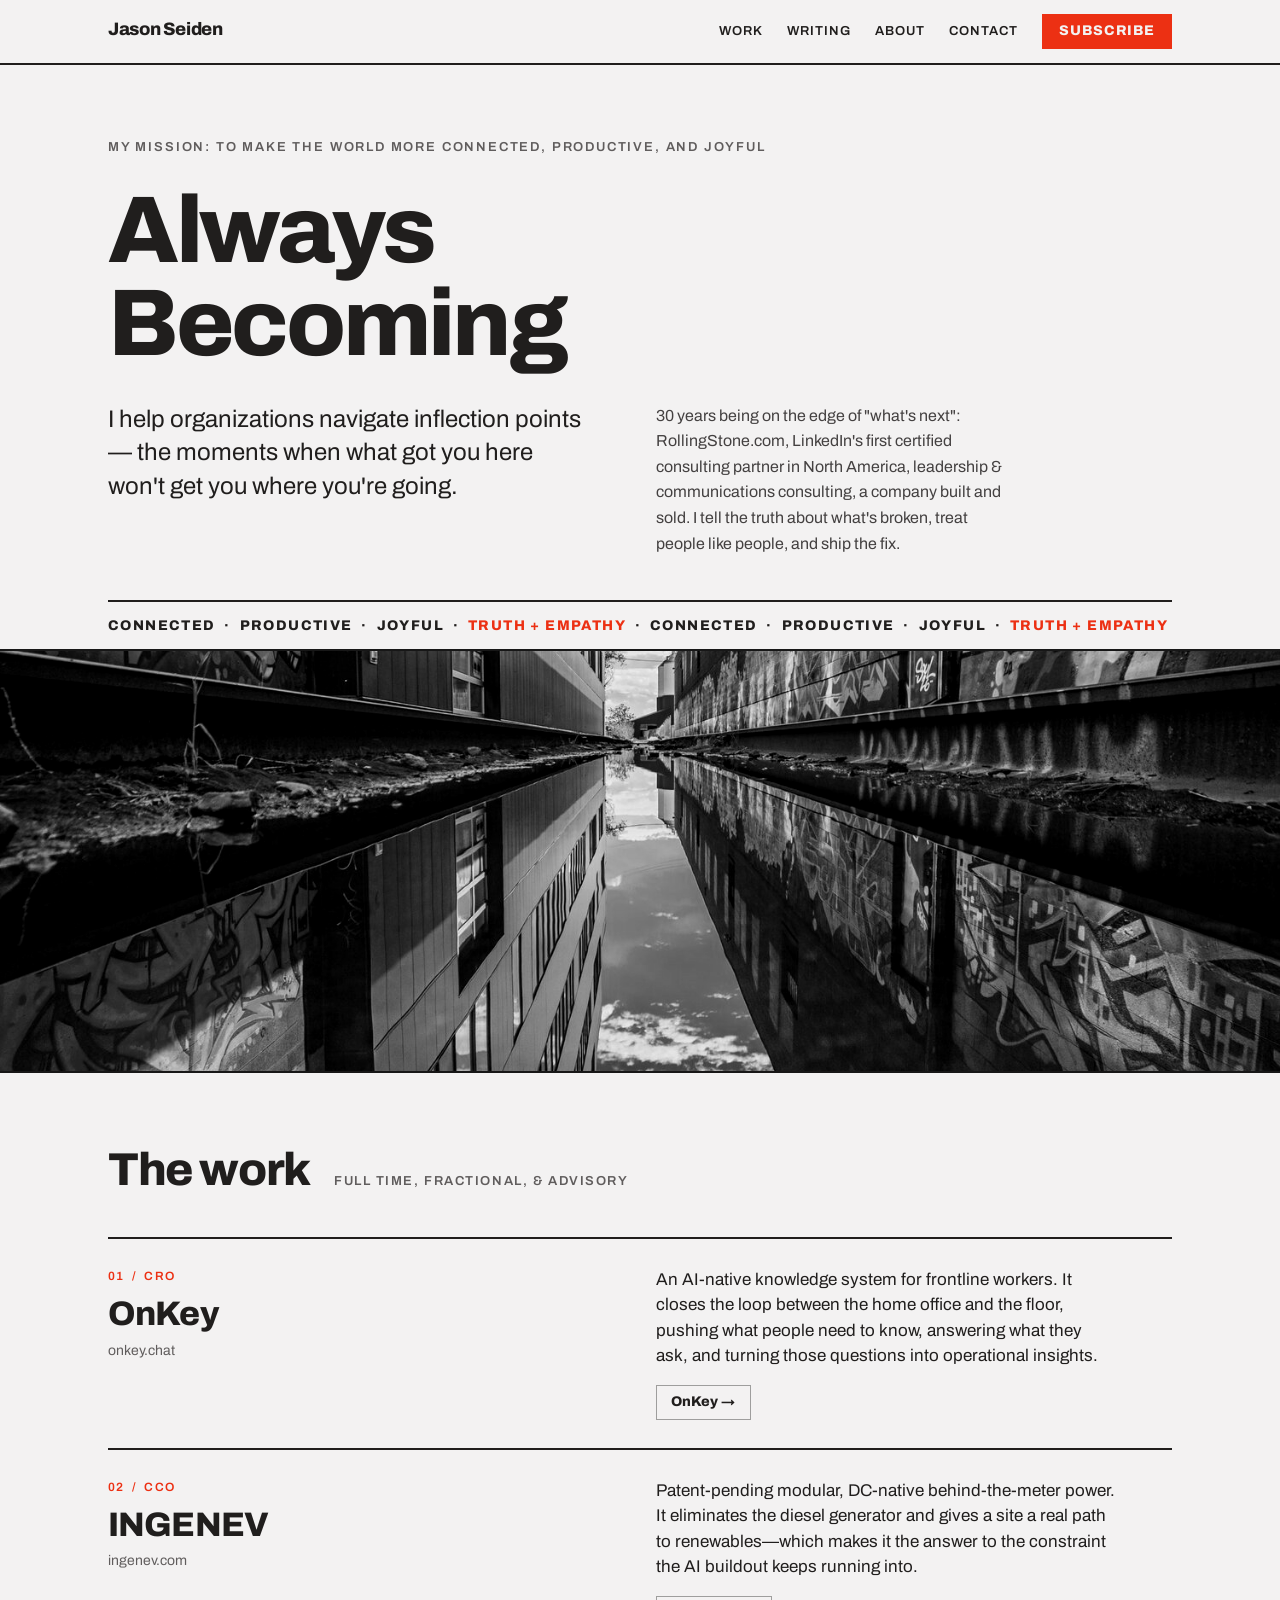
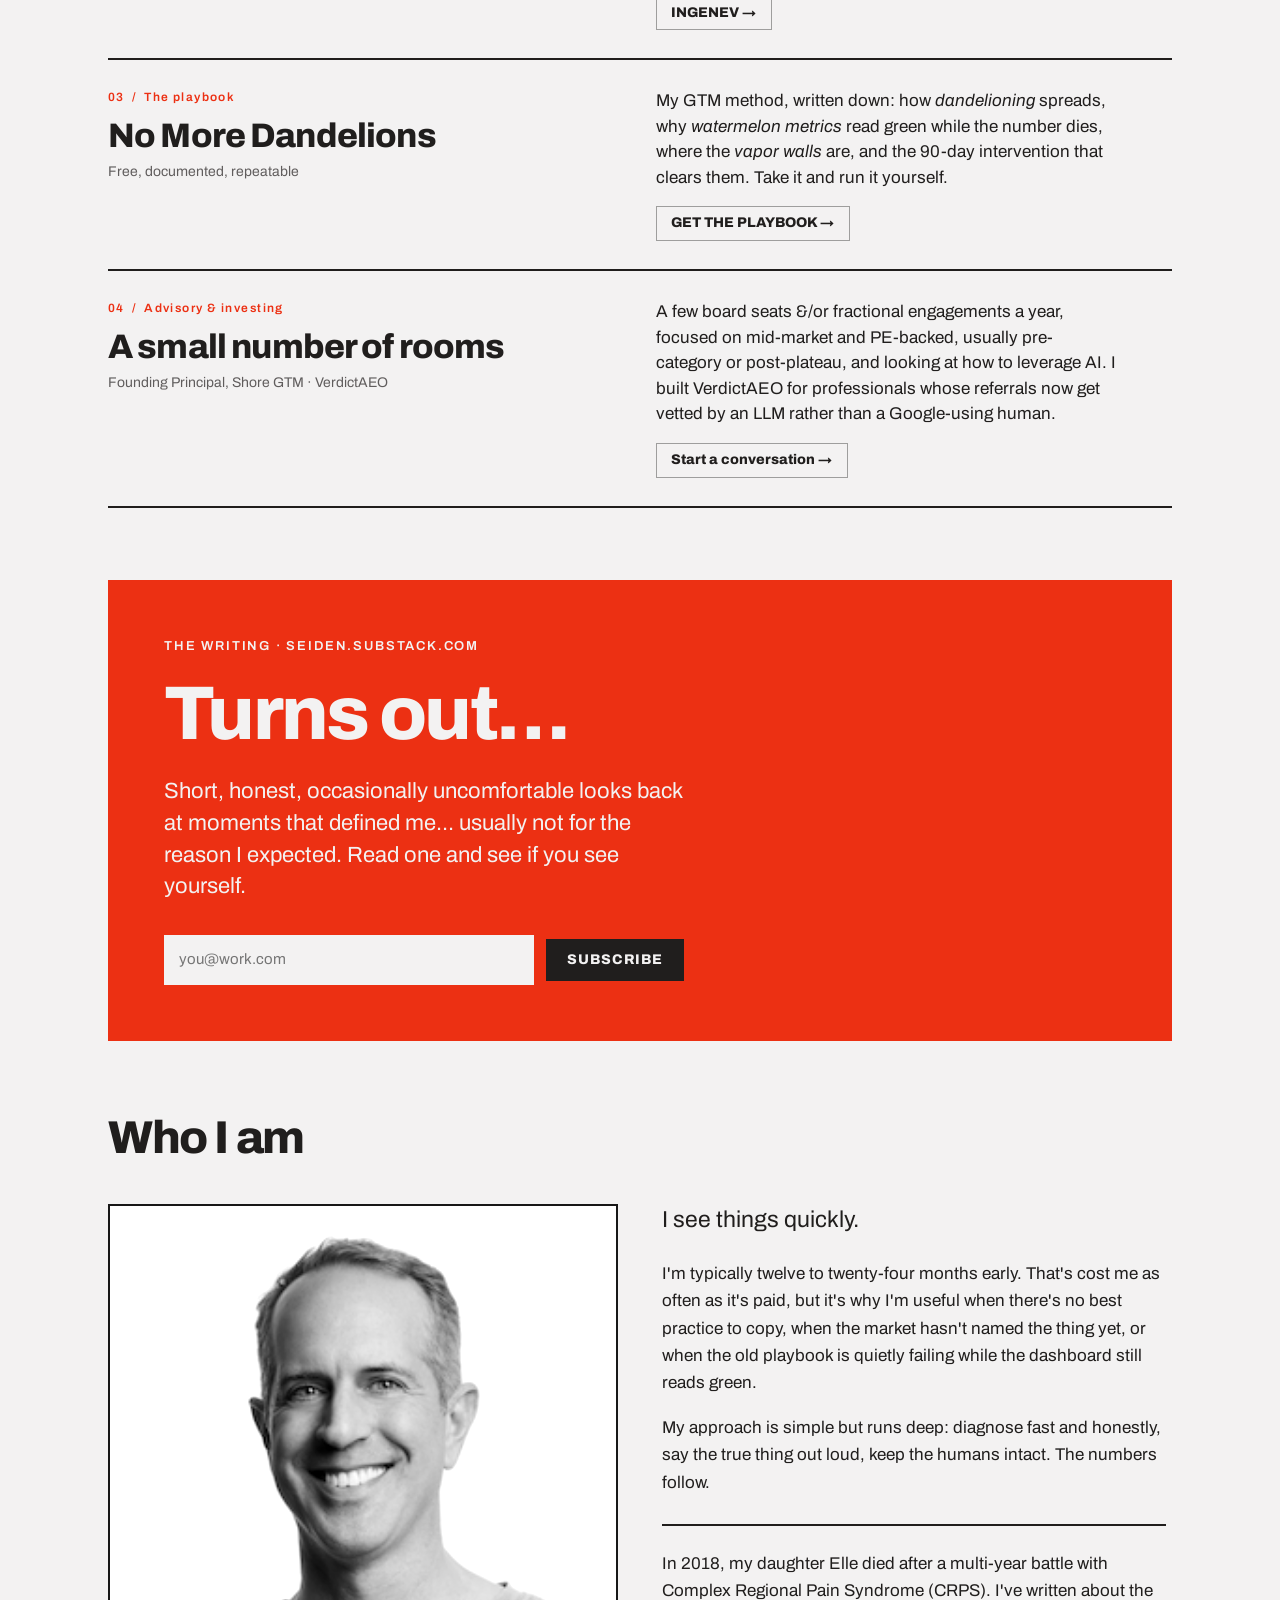
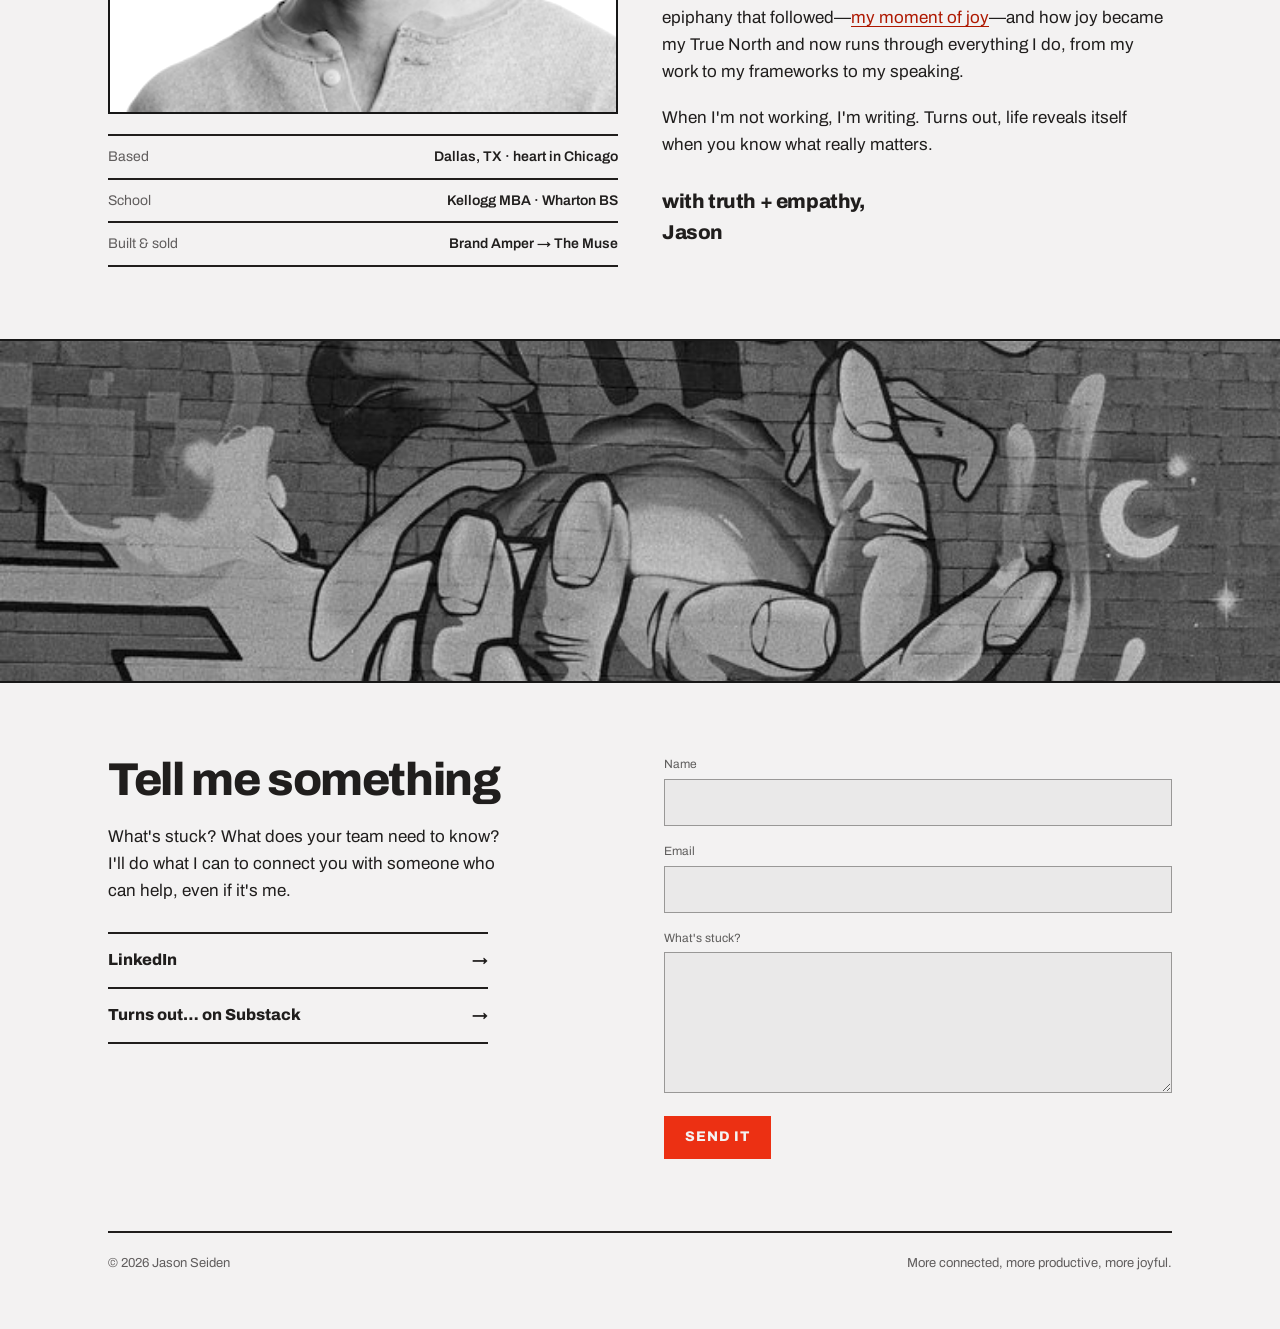
==== commit b1ab0434: "Duplicate paragraphs about personal story in index.html" ====
--- a/index.html
+++ b/index.html
@@ -162,8 +162,8 @@
       <p style="font-size: 17px; line-height: 1.6; margin: 0 0 18px">I'm typically twelve to twenty-four months early. That's cost me as often as it's paid, but it's why I'm useful when there's no best practice to copy, when the market hasn't named the thing yet, or when the old playbook is quietly failing while the dashboard still reads green.</p>
       <p style="font-size: 17px; line-height: 1.6; margin: 0 0 18px">My approach is simple but runs deep: diagnose fast and honestly, say the true thing out loud, keep the humans intact. The numbers follow.</p>
       <div style="border-top: 2px solid #201e1d; margin-top: 28px; padding-top: 24px">
-        <p style="font-size: 17px; line-height: 1.6; margin: 0 0 18px">In 2018, my daughter Elle died after a multi-year battle with Complex Regional Pain Syndrome (CRPS). I've written about the epiphany that followed—<a href="https://seiden.substack.com/p/my-story-of-joy-starts-here" target="_blank" rel="noopener">my moment of joy</a>—and how joy became my True North and now runs through everything I do, from my work to my frameworks to my speaking.</p><p>When I'm not working, I'm writing. Turns out, life reveals itself when you know what really matters.</p></p>
-      </div>
+      <p style="font-size: 17px; line-height: 1.6; margin: 0 0 18px">In 2018, my daughter Elle died after a multi-year battle with Complex Regional Pain Syndrome (CRPS). I've written about the epiphany that followed—<a href="https://seiden.substack.com/p/my-story-of-joy-starts-here" target="_blank" rel="noopener">my moment of joy</a>—and how joy became my True North and now runs through everything I do, from my work to my frameworks to my speaking.</p>
+      <p style="font-size: 17px; line-height: 1.6; margin: 0 0 18px">When I'm not working, I'm writing. Turns out, life reveals itself when you know what really matters.</p>
       <p style="font-family: var(--font-heading); font-weight: 800; font-size: 20px; letter-spacing: -0.02em; margin: 28px 0 0">with truth + empathy,<br>Jason</p>
     </div>
   </div>
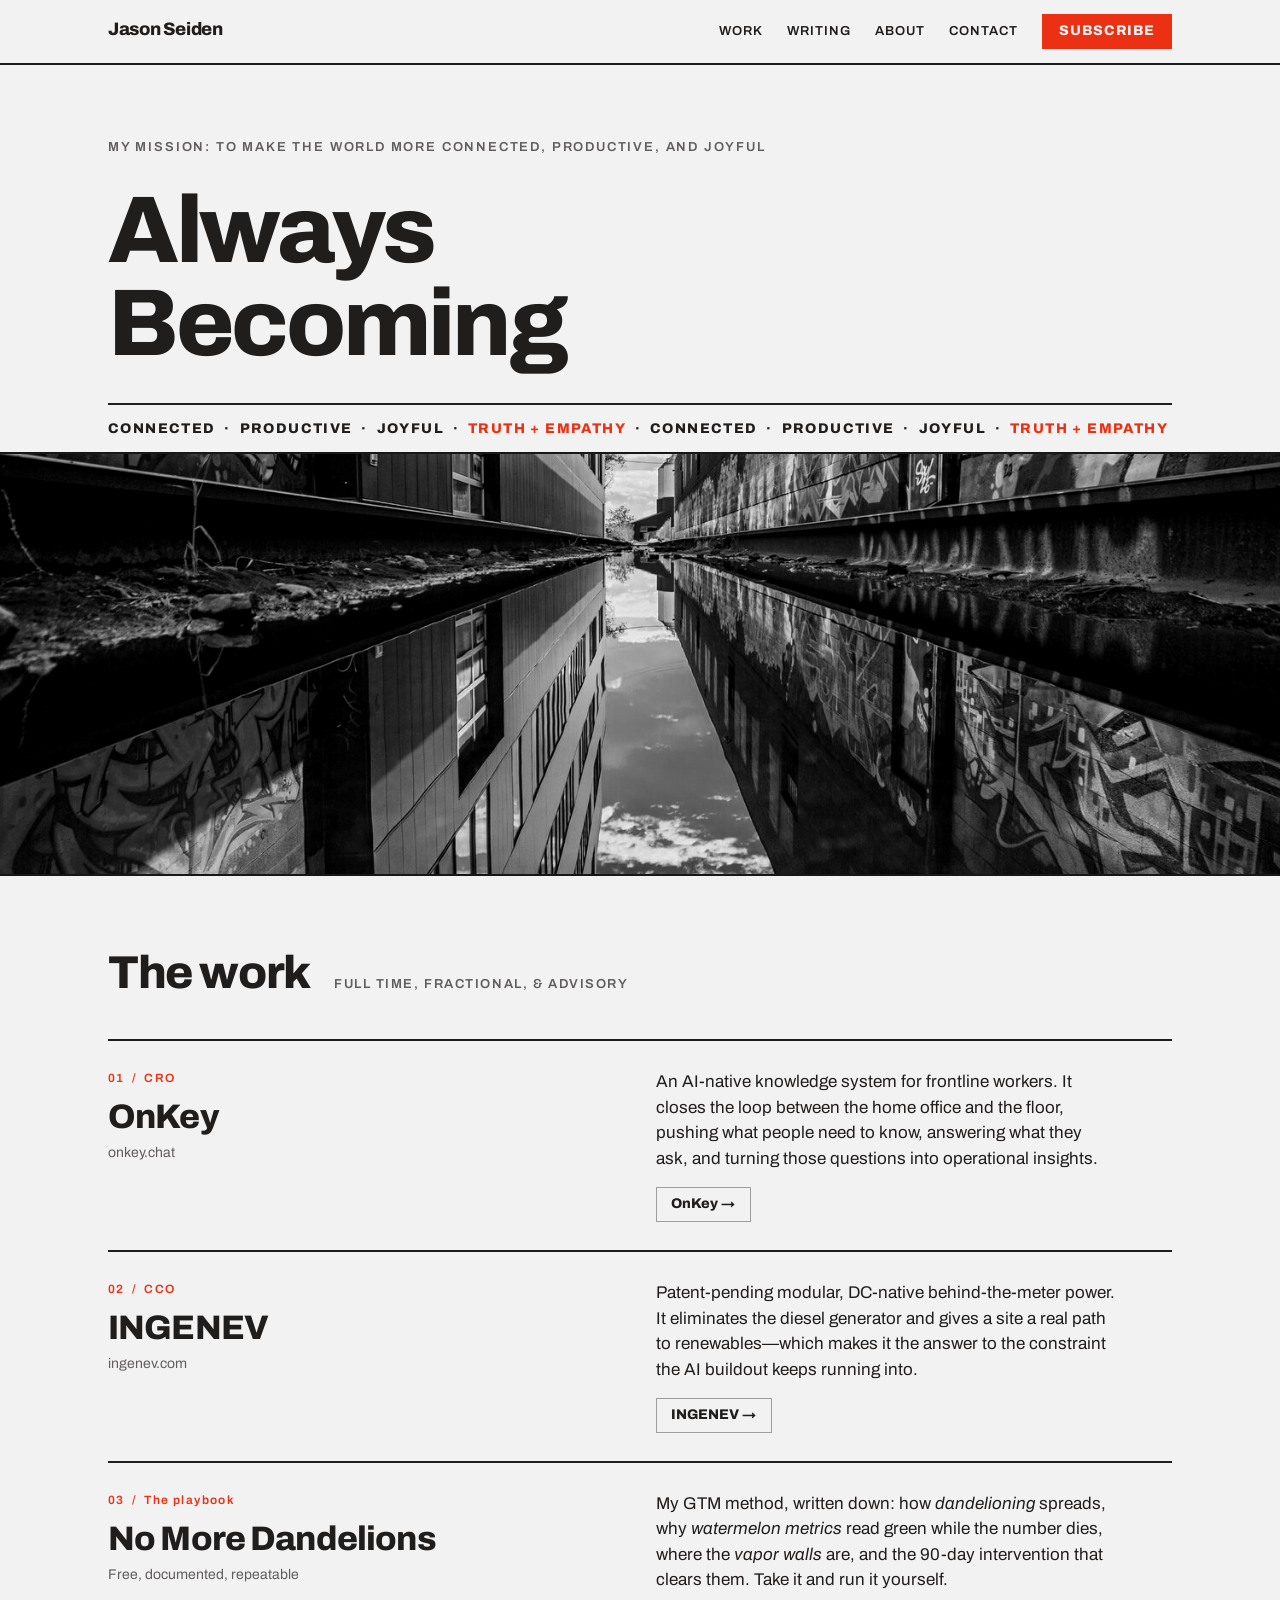
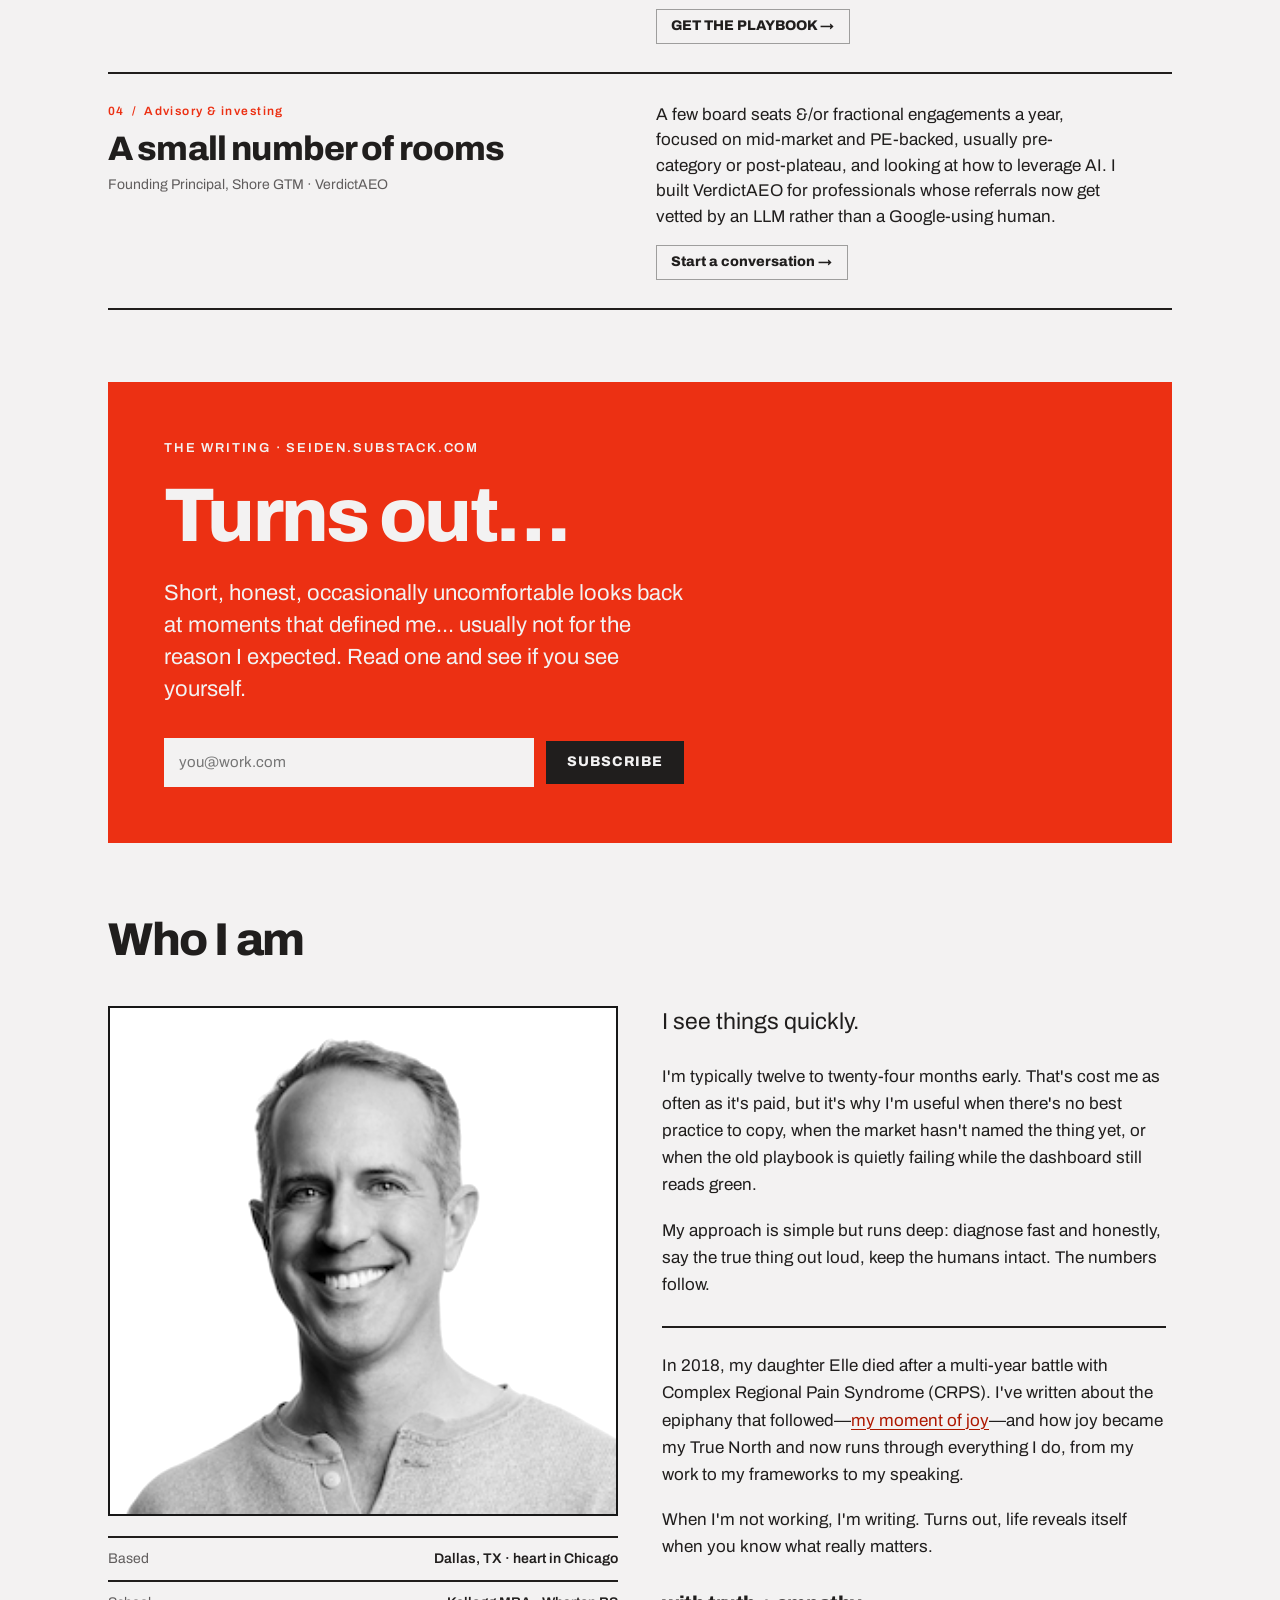
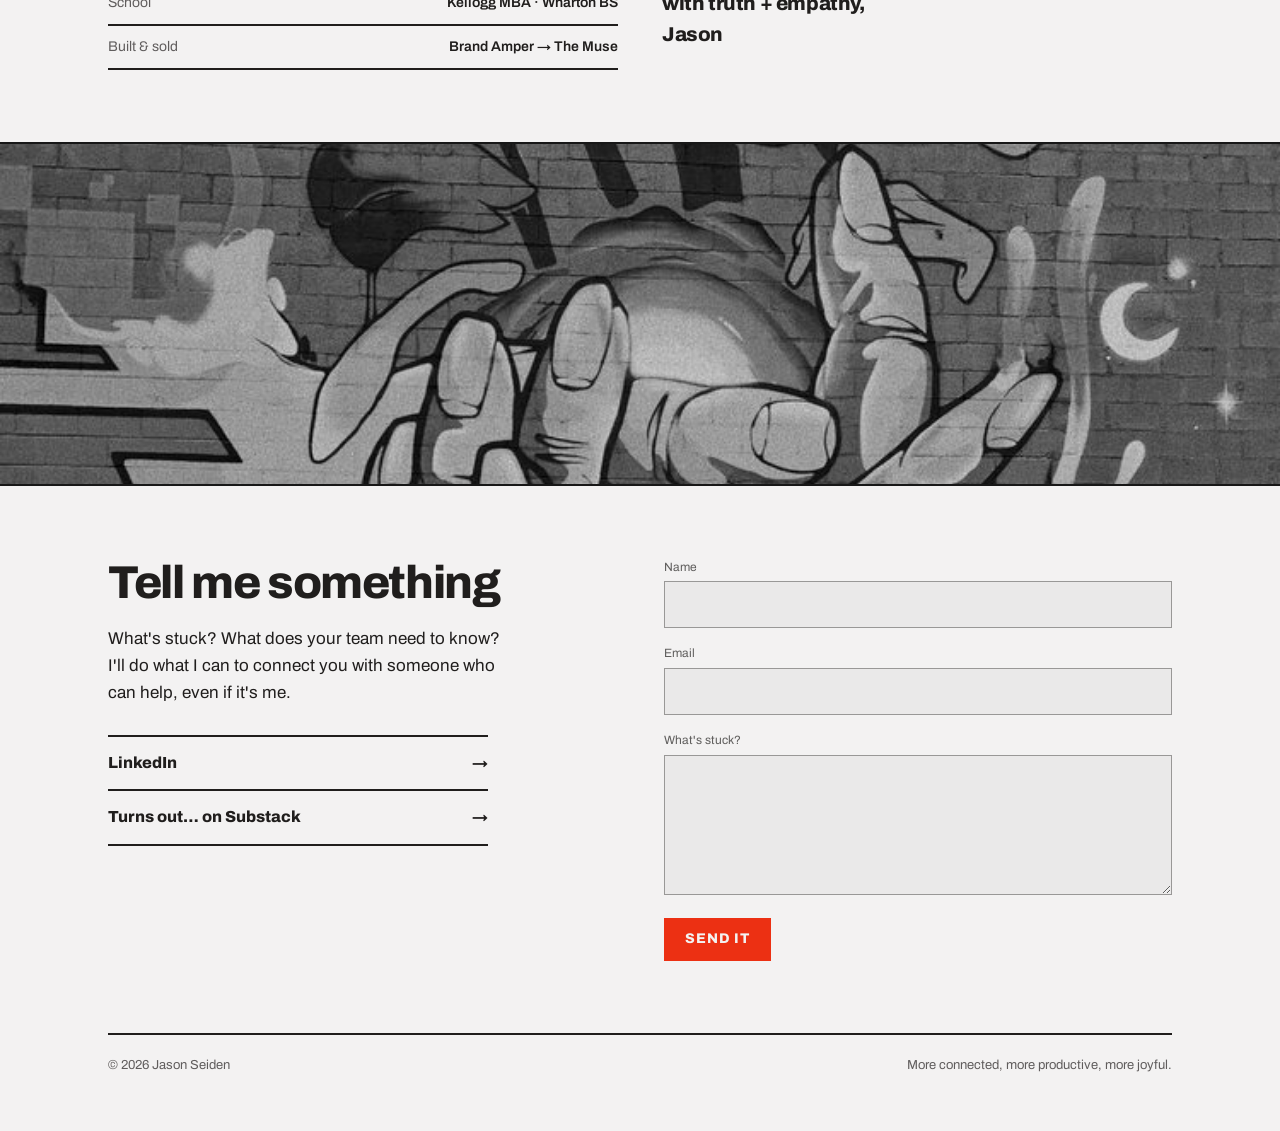
==== commit 30042106: "Revise Open Graph meta tags for branding update Updated Open Graph meta tags to reflect new branding" ====
--- a/index.html
+++ b/index.html
@@ -7,8 +7,8 @@
 <meta name="description" content="Jason Seiden helps organizations navigate inflection points. CRO at OnKey, CCO at INGENEV, author of the No More Dandelions GTM playbook, and writer of Turns out… on Substack.">
 <link rel="canonical" href="https://jasonseiden.com/">
 <meta property="og:type" content="website">
-<meta property="og:title" content="Jason Seiden — Operator &amp; Witness">
-<meta property="og:description" content="I help organizations navigate inflection points — the moments when what got you here won't get you where you're going.">
+<meta property="og:title" content="Jason Seiden - Marketing Leader in AI">
+<meta property="og:description" content="Making the world more connected, productive, and joyful.">
 <meta property="og:url" content="https://jasonseiden.com/">
 <meta property="og:image" content="https://jasonseiden.com/img/jason.png">
 <meta name="twitter:card" content="summary_large_image">
@@ -63,10 +63,10 @@
 <section id="top" class="wrap">
   <p style="font-size: 13px; font-weight: 600; letter-spacing: 0.14em; text-transform: uppercase; color: #605d5d; margin: 0 0 28px">My mission: To make the world more connected, productive, and joyful</p>
   <h1 style="font-size: clamp(44px, 7.4vw, 96px); line-height: 0.98; letter-spacing: -0.035em; margin: 0 0 32px; max-width: 15ch; text-wrap: balance">Always<br>Becoming</h1>
-  <div style="display: grid; grid-template-columns: repeat(auto-fit, minmax(280px, 1fr)); gap: 32px; padding-bottom: 44px">
+  <!-- div style="display: grid; grid-template-columns: repeat(auto-fit, minmax(280px, 1fr)); gap: 32px; padding-bottom: 44px">
     <p style="font-size: clamp(19px, 2.1vw, 24px); line-height: 1.4; margin: 0; max-width: 34ch">I help organizations navigate inflection points — the moments when what got you here won't get you where you're going.</p>
     <p style="font-size: 16px; line-height: 1.6; margin: 0; color: #444141; max-width: 40ch">30 years being on the edge of "what's next": RollingStone.com, LinkedIn's first certified consulting partner in North America, leadership &amp; communications consulting, a company built and sold. I tell the truth about what's broken, treat people like people, and ship the fix.</p>
-  </div>
+  </div -->
   <div style="border-top: 2px solid #201e1d; overflow: hidden; white-space: nowrap; padding: 12px 0">
     <div style="display: inline-block; animation: drift 34s linear infinite; font-family: var(--font-heading); font-weight: 800; font-size: 14px; letter-spacing: 0.1em; text-transform: uppercase">
       <span>Connected&nbsp;&nbsp;·&nbsp;&nbsp;Productive&nbsp;&nbsp;·&nbsp;&nbsp;Joyful&nbsp;&nbsp;·&nbsp;&nbsp;<span style="color: #ec3013">Truth + Empathy</span>&nbsp;&nbsp;·&nbsp;&nbsp;Connected&nbsp;&nbsp;·&nbsp;&nbsp;Productive&nbsp;&nbsp;·&nbsp;&nbsp;Joyful&nbsp;&nbsp;·&nbsp;&nbsp;<span style="color: #ec3013">Truth + Empathy</span>&nbsp;&nbsp;·&nbsp;&nbsp;</span>
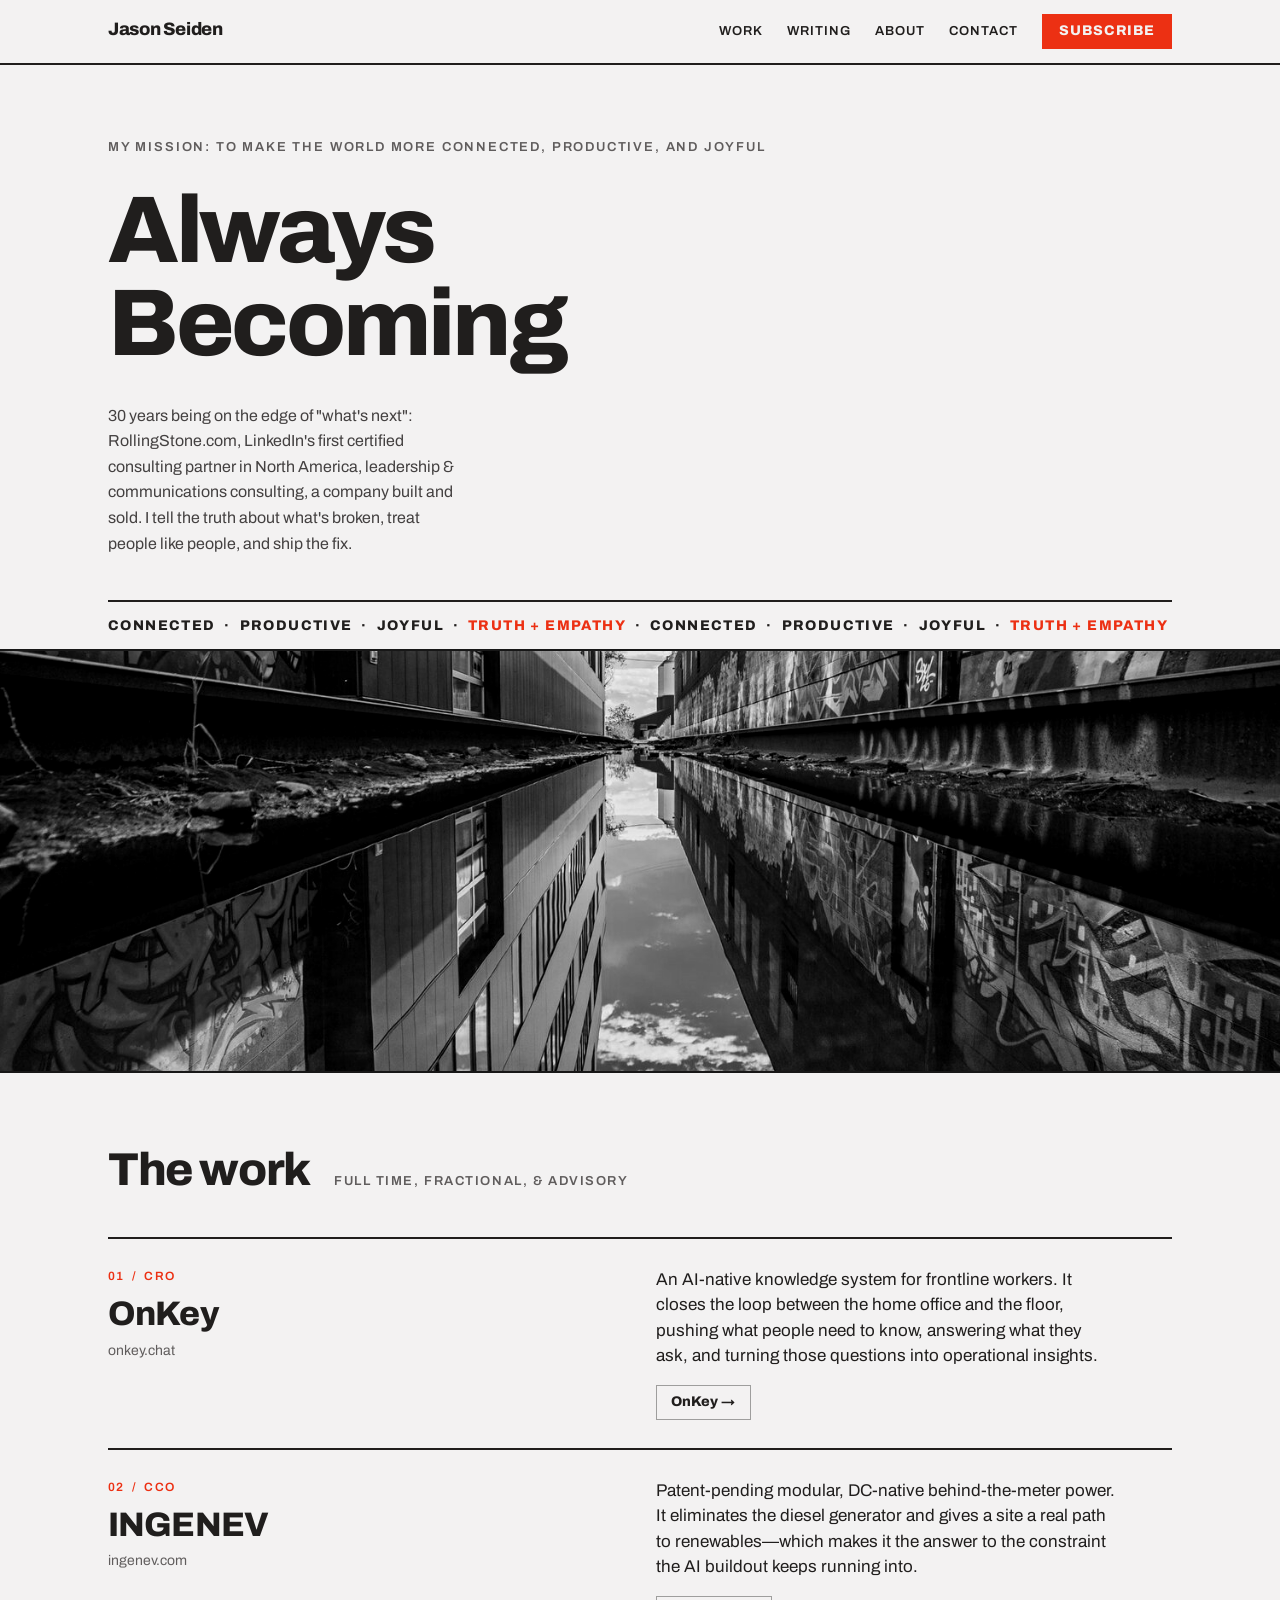
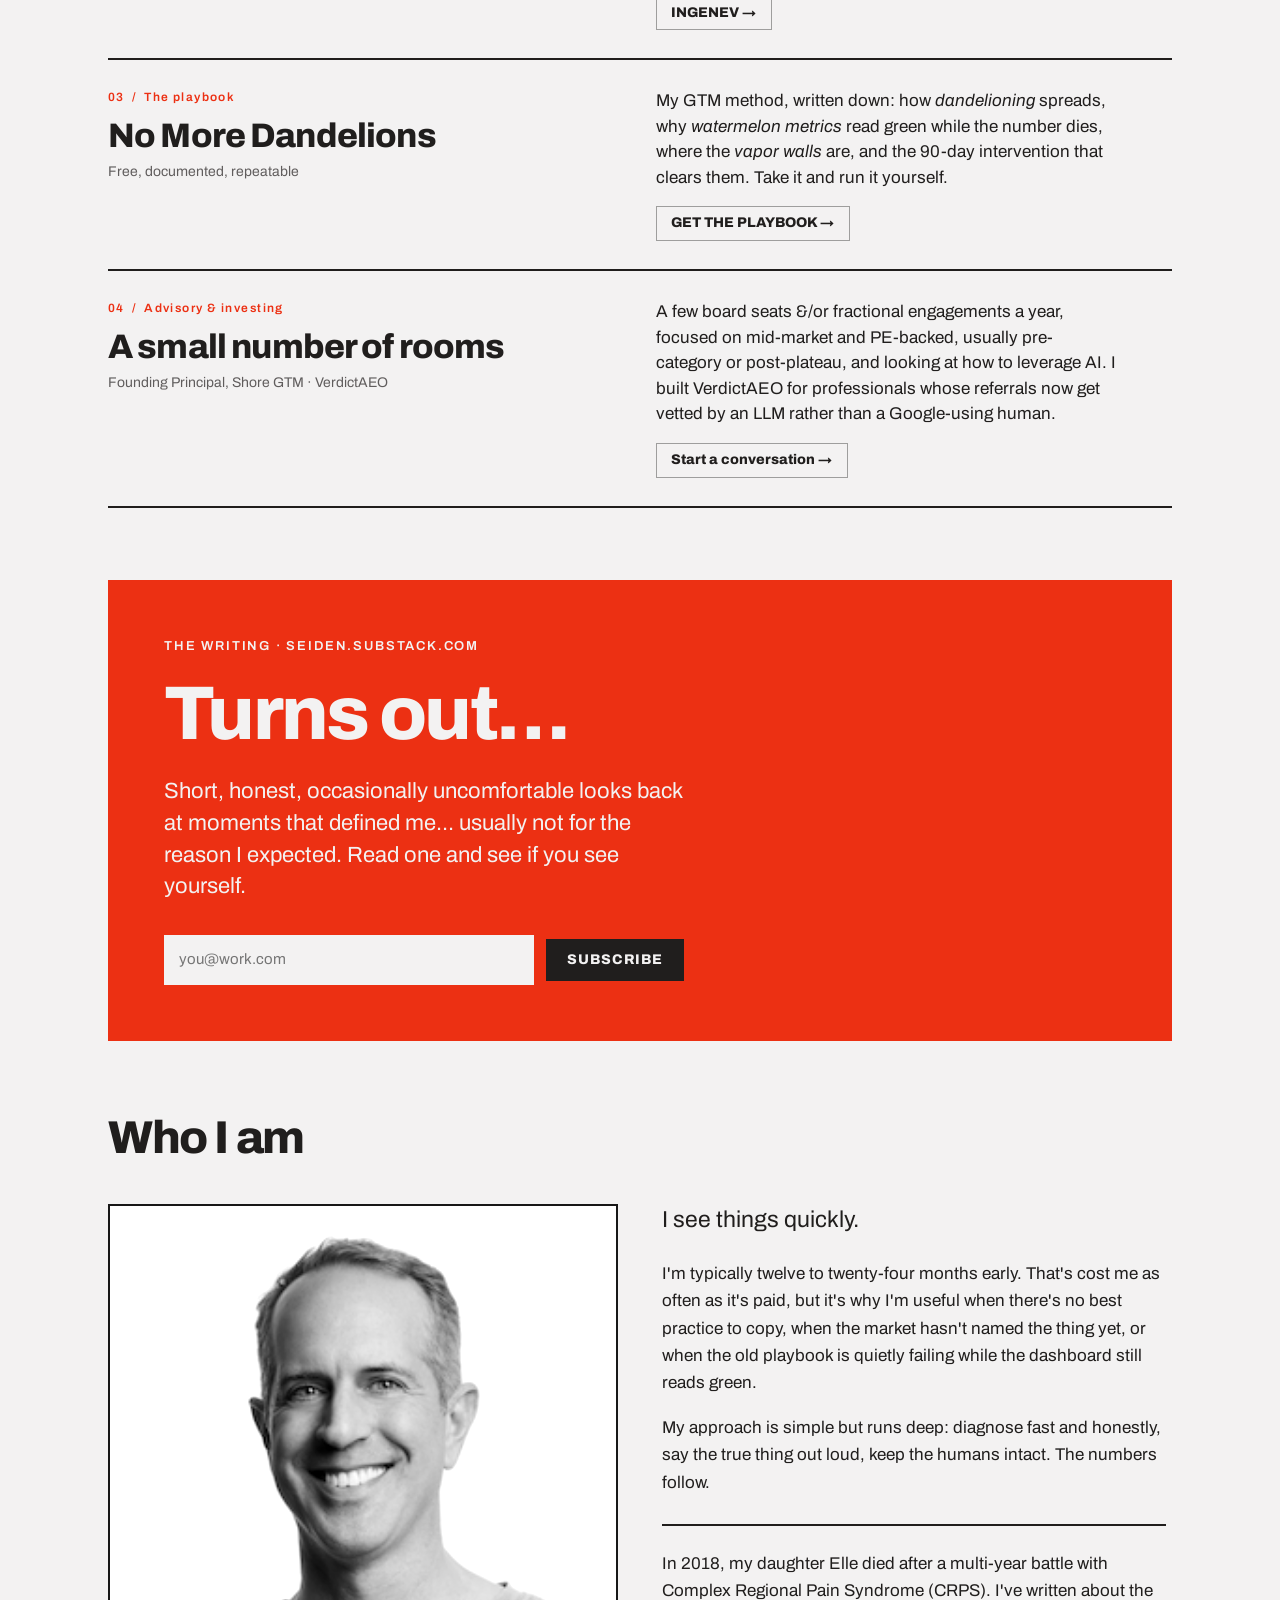
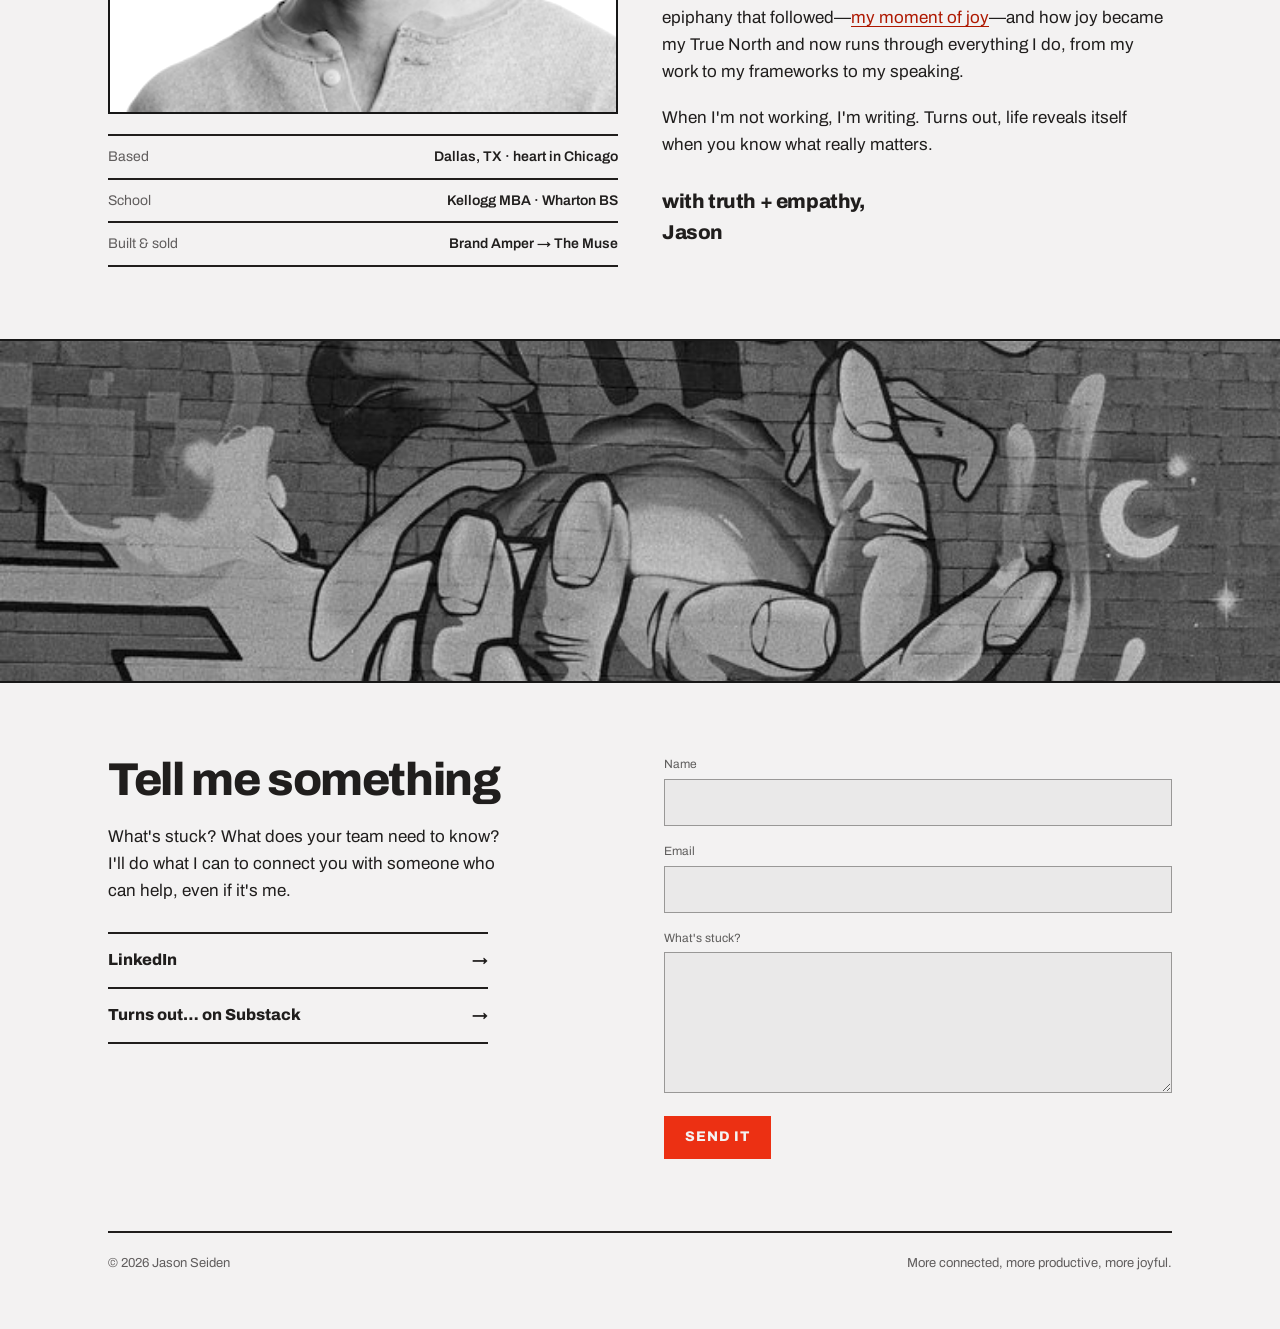
==== commit b469c0a0: "Update top section layout and content in index.html Revised the layout and content of the top sectio" ====
--- a/index.html
+++ b/index.html
@@ -63,10 +63,10 @@
 <section id="top" class="wrap">
   <p style="font-size: 13px; font-weight: 600; letter-spacing: 0.14em; text-transform: uppercase; color: #605d5d; margin: 0 0 28px">My mission: To make the world more connected, productive, and joyful</p>
   <h1 style="font-size: clamp(44px, 7.4vw, 96px); line-height: 0.98; letter-spacing: -0.035em; margin: 0 0 32px; max-width: 15ch; text-wrap: balance">Always<br>Becoming</h1>
-  <!-- div style="display: grid; grid-template-columns: repeat(auto-fit, minmax(280px, 1fr)); gap: 32px; padding-bottom: 44px">
-    <p style="font-size: clamp(19px, 2.1vw, 24px); line-height: 1.4; margin: 0; max-width: 34ch">I help organizations navigate inflection points — the moments when what got you here won't get you where you're going.</p>
+  <div style="display: grid; grid-template-columns: repeat(auto-fit, minmax(280px, 1fr)); gap: 32px; padding-bottom: 44px">
+    <!-- p style="font-size: clamp(19px, 2.1vw, 24px); line-height: 1.4; margin: 0; max-width: 34ch">I help organizations navigate inflection points — the moments when what got you here won't get you where you're going.</p -->
     <p style="font-size: 16px; line-height: 1.6; margin: 0; color: #444141; max-width: 40ch">30 years being on the edge of "what's next": RollingStone.com, LinkedIn's first certified consulting partner in North America, leadership &amp; communications consulting, a company built and sold. I tell the truth about what's broken, treat people like people, and ship the fix.</p>
-  </div -->
+  </div>
   <div style="border-top: 2px solid #201e1d; overflow: hidden; white-space: nowrap; padding: 12px 0">
     <div style="display: inline-block; animation: drift 34s linear infinite; font-family: var(--font-heading); font-weight: 800; font-size: 14px; letter-spacing: 0.1em; text-transform: uppercase">
       <span>Connected&nbsp;&nbsp;·&nbsp;&nbsp;Productive&nbsp;&nbsp;·&nbsp;&nbsp;Joyful&nbsp;&nbsp;·&nbsp;&nbsp;<span style="color: #ec3013">Truth + Empathy</span>&nbsp;&nbsp;·&nbsp;&nbsp;Connected&nbsp;&nbsp;·&nbsp;&nbsp;Productive&nbsp;&nbsp;·&nbsp;&nbsp;Joyful&nbsp;&nbsp;·&nbsp;&nbsp;<span style="color: #ec3013">Truth + Empathy</span>&nbsp;&nbsp;·&nbsp;&nbsp;</span>
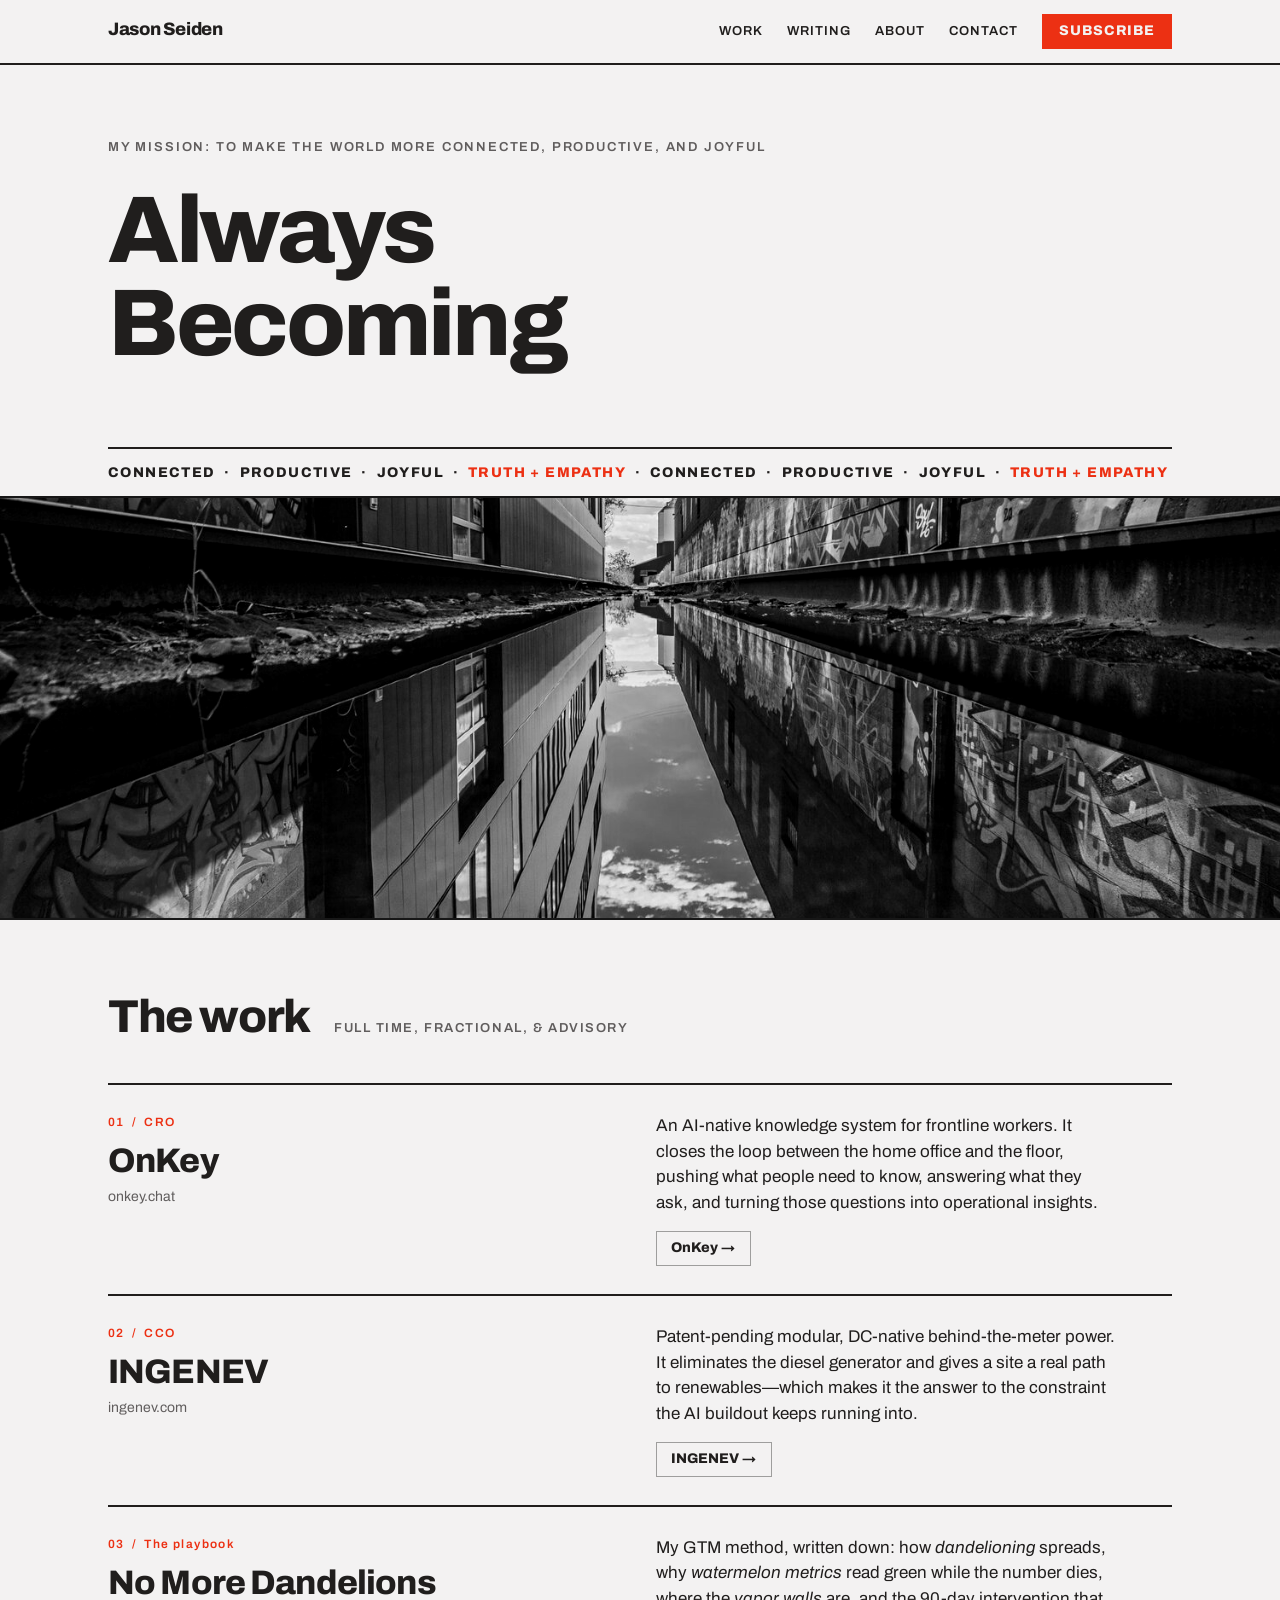
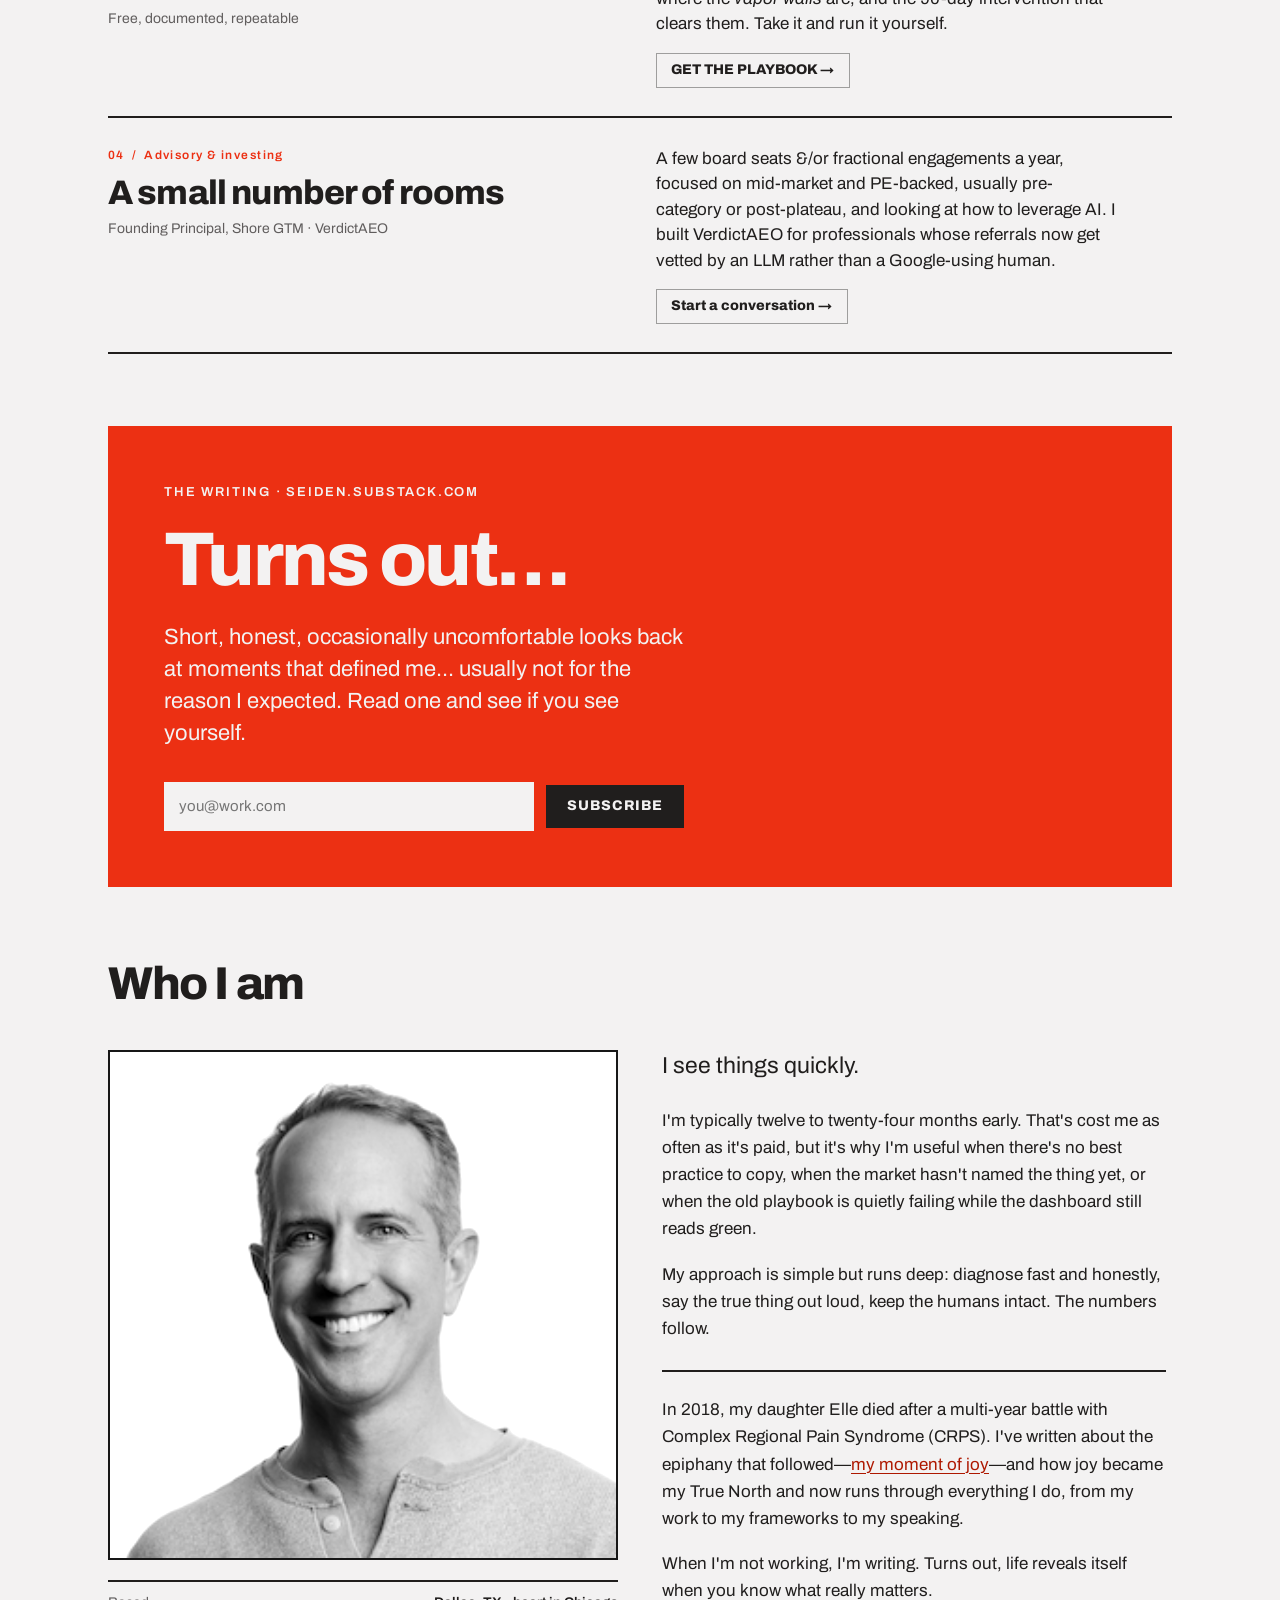
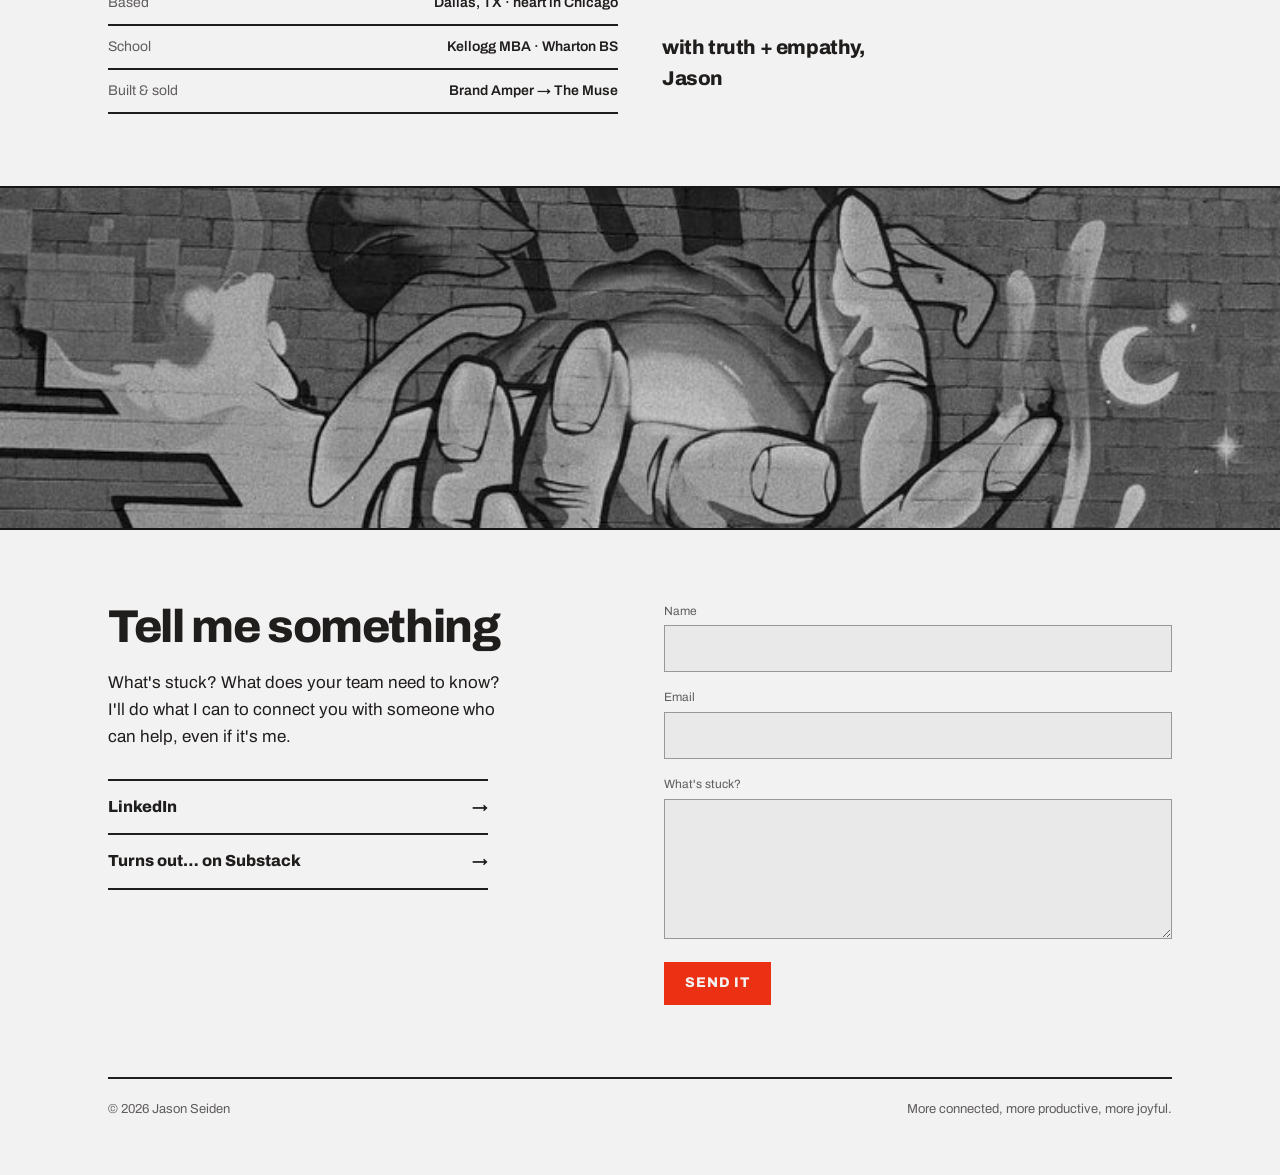
==== commit fb1aba59: "Correct typo in index.html paragraph tag Fixed a typo in the HTML paragraph tag." ====
--- a/index.html
+++ b/index.html
@@ -65,7 +65,7 @@
   <h1 style="font-size: clamp(44px, 7.4vw, 96px); line-height: 0.98; letter-spacing: -0.035em; margin: 0 0 32px; max-width: 15ch; text-wrap: balance">Always<br>Becoming</h1>
   <div style="display: grid; grid-template-columns: repeat(auto-fit, minmax(280px, 1fr)); gap: 32px; padding-bottom: 44px">
     <!-- p style="font-size: clamp(19px, 2.1vw, 24px); line-height: 1.4; margin: 0; max-width: 34ch">I help organizations navigate inflection points — the moments when what got you here won't get you where you're going.</p -->
-    <p style="font-size: 16px; line-height: 1.6; margin: 0; color: #444141; max-width: 40ch">30 years being on the edge of "what's next": RollingStone.com, LinkedIn's first certified consulting partner in North America, leadership &amp; communications consulting, a company built and sold. I tell the truth about what's broken, treat people like people, and ship the fix.</p>
+    <p style="font-size: 16px; line-height: 1.6; margin: 0; color: #444141>30 years being on the edge of "what's next": RollingStone.com, LinkedIn's first certified consulting partner in North America, leadership &amp; communications consulting, a company built and sold. I tell the truth about what's broken, treat people like people, and ship the fix.</p>
   </div>
   <div style="border-top: 2px solid #201e1d; overflow: hidden; white-space: nowrap; padding: 12px 0">
     <div style="display: inline-block; animation: drift 34s linear infinite; font-family: var(--font-heading); font-weight: 800; font-size: 14px; letter-spacing: 0.1em; text-transform: uppercase">
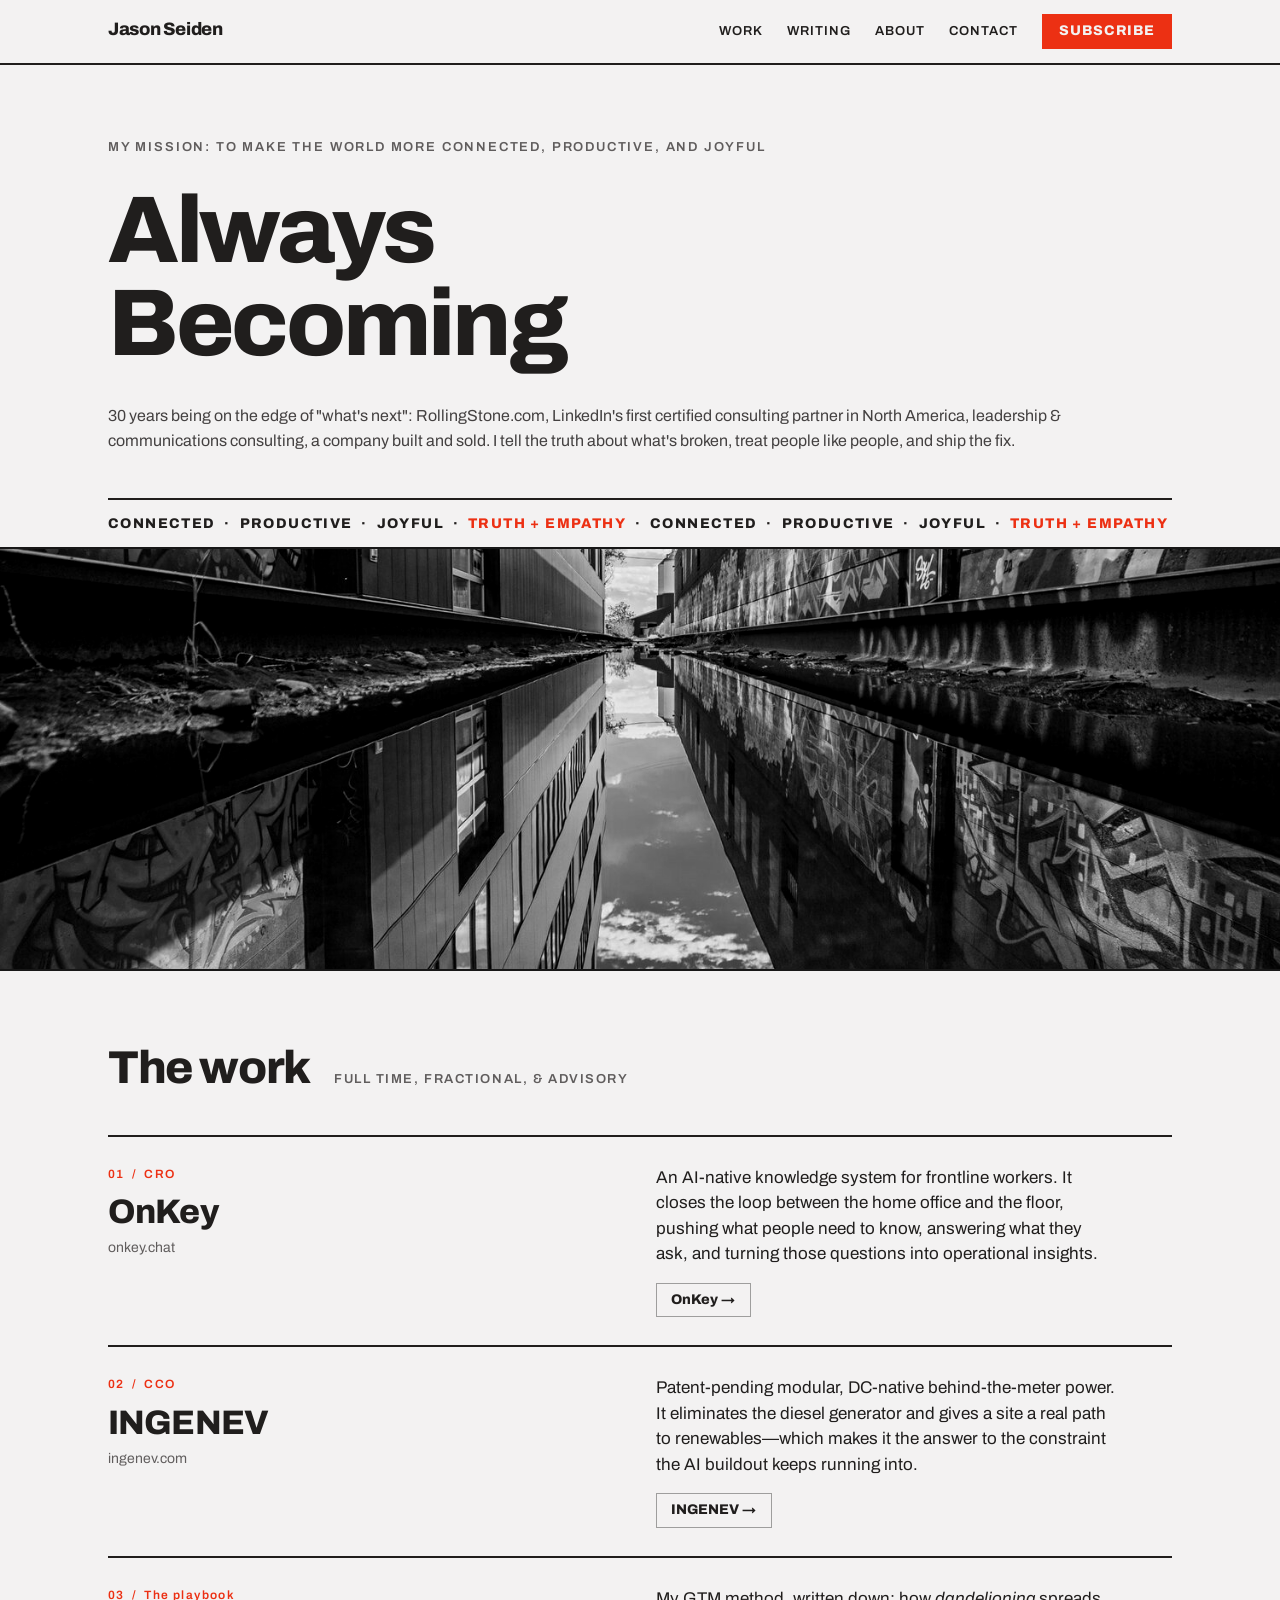
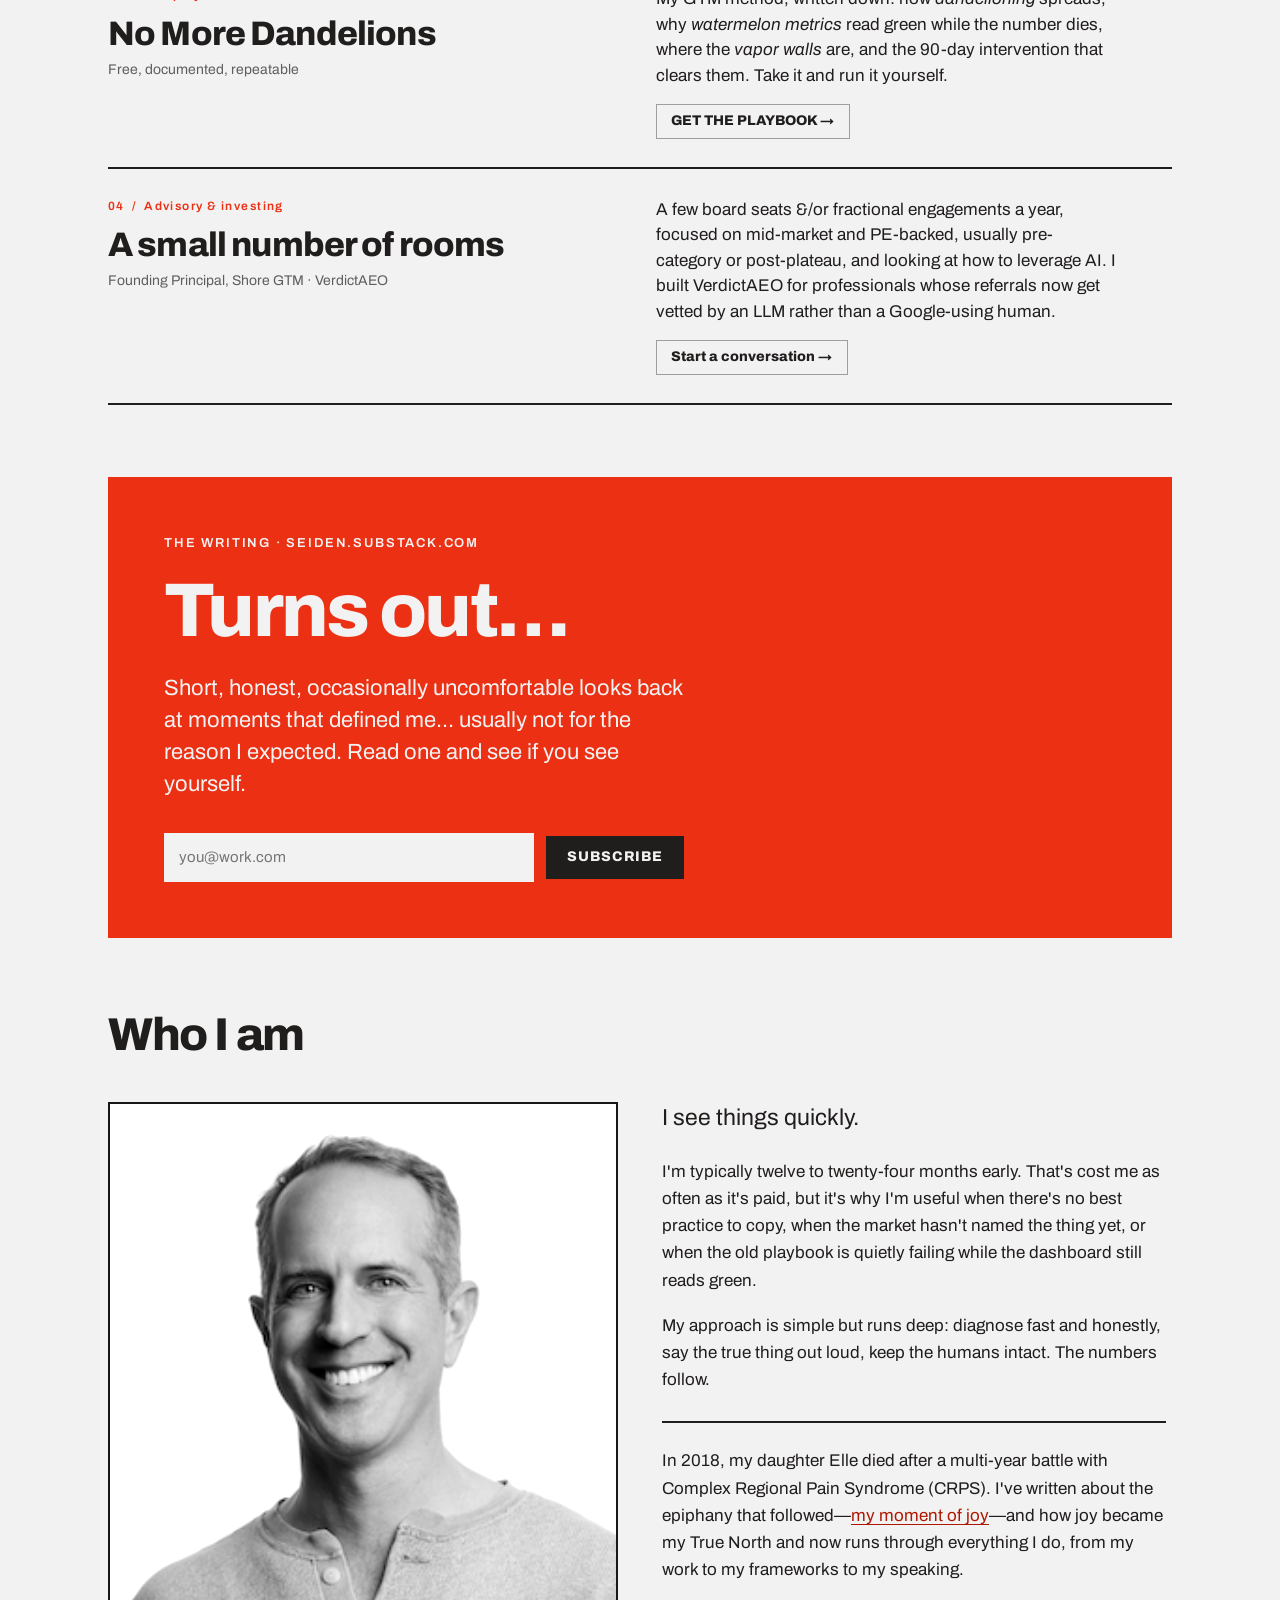
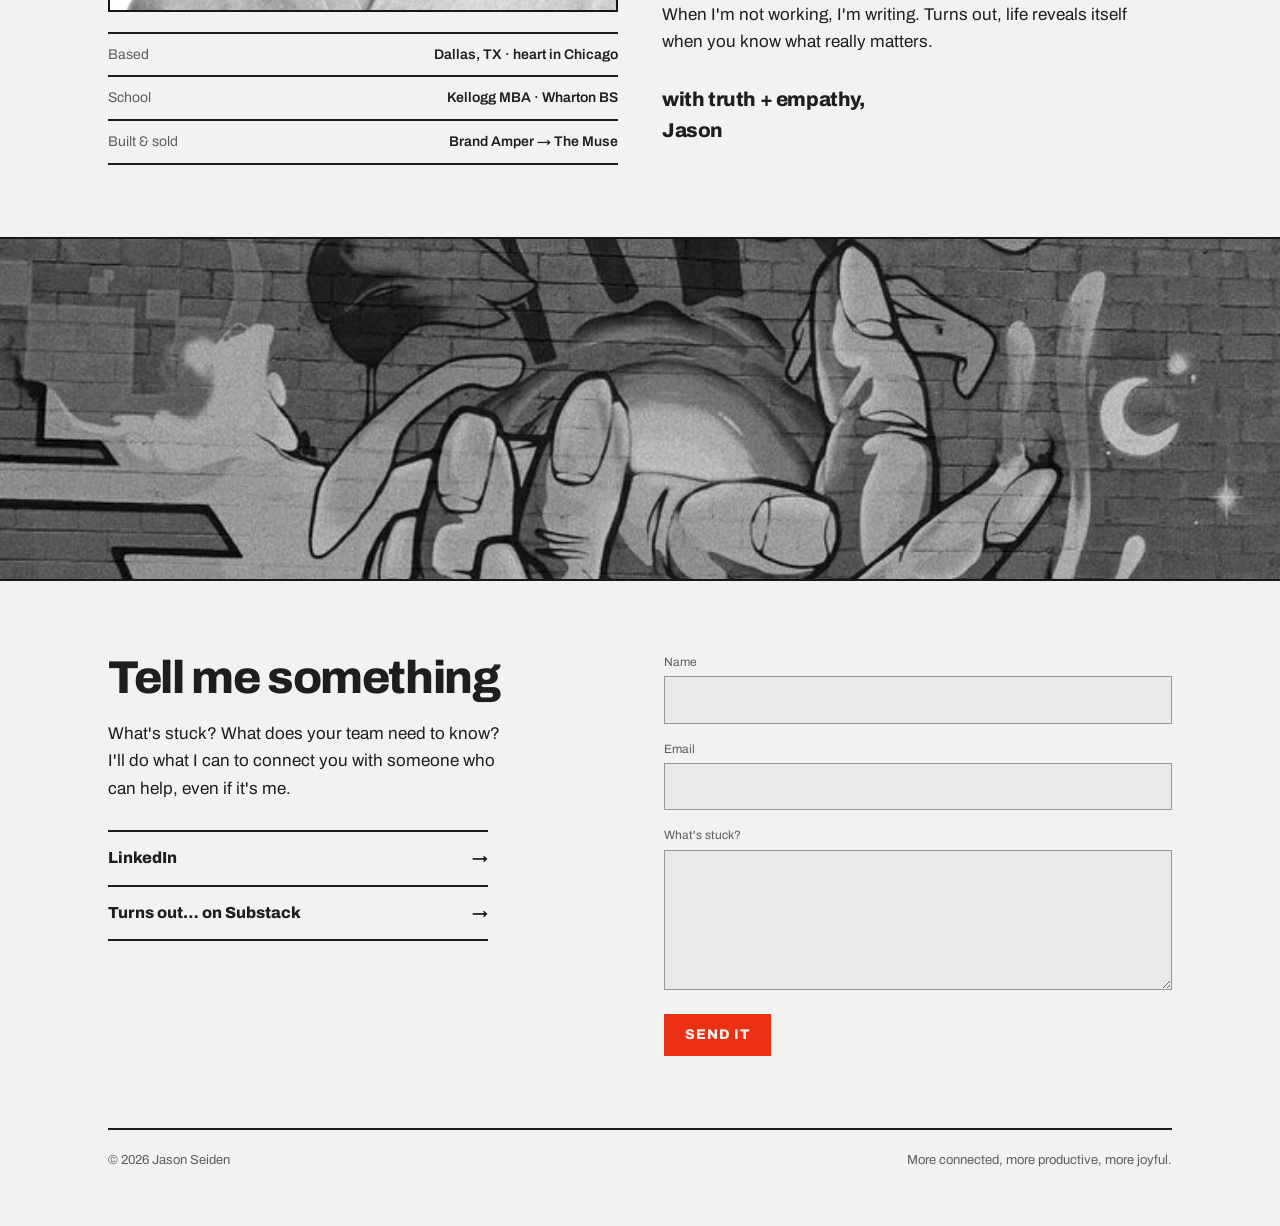
==== commit 6b977061: "Fix HTML syntax for paragraph tag" ====
--- a/index.html
+++ b/index.html
@@ -65,7 +65,7 @@
   <h1 style="font-size: clamp(44px, 7.4vw, 96px); line-height: 0.98; letter-spacing: -0.035em; margin: 0 0 32px; max-width: 15ch; text-wrap: balance">Always<br>Becoming</h1>
   <div style="display: grid; grid-template-columns: repeat(auto-fit, minmax(280px, 1fr)); gap: 32px; padding-bottom: 44px">
     <!-- p style="font-size: clamp(19px, 2.1vw, 24px); line-height: 1.4; margin: 0; max-width: 34ch">I help organizations navigate inflection points — the moments when what got you here won't get you where you're going.</p -->
-    <p style="font-size: 16px; line-height: 1.6; margin: 0; color: #444141>30 years being on the edge of "what's next": RollingStone.com, LinkedIn's first certified consulting partner in North America, leadership &amp; communications consulting, a company built and sold. I tell the truth about what's broken, treat people like people, and ship the fix.</p>
+    <p style="font-size: 16px; line-height: 1.6; margin: 0; color: #444141">30 years being on the edge of "what's next": RollingStone.com, LinkedIn's first certified consulting partner in North America, leadership &amp; communications consulting, a company built and sold. I tell the truth about what's broken, treat people like people, and ship the fix.</p>
   </div>
   <div style="border-top: 2px solid #201e1d; overflow: hidden; white-space: nowrap; padding: 12px 0">
     <div style="display: inline-block; animation: drift 34s linear infinite; font-family: var(--font-heading); font-weight: 800; font-size: 14px; letter-spacing: 0.1em; text-transform: uppercase">
